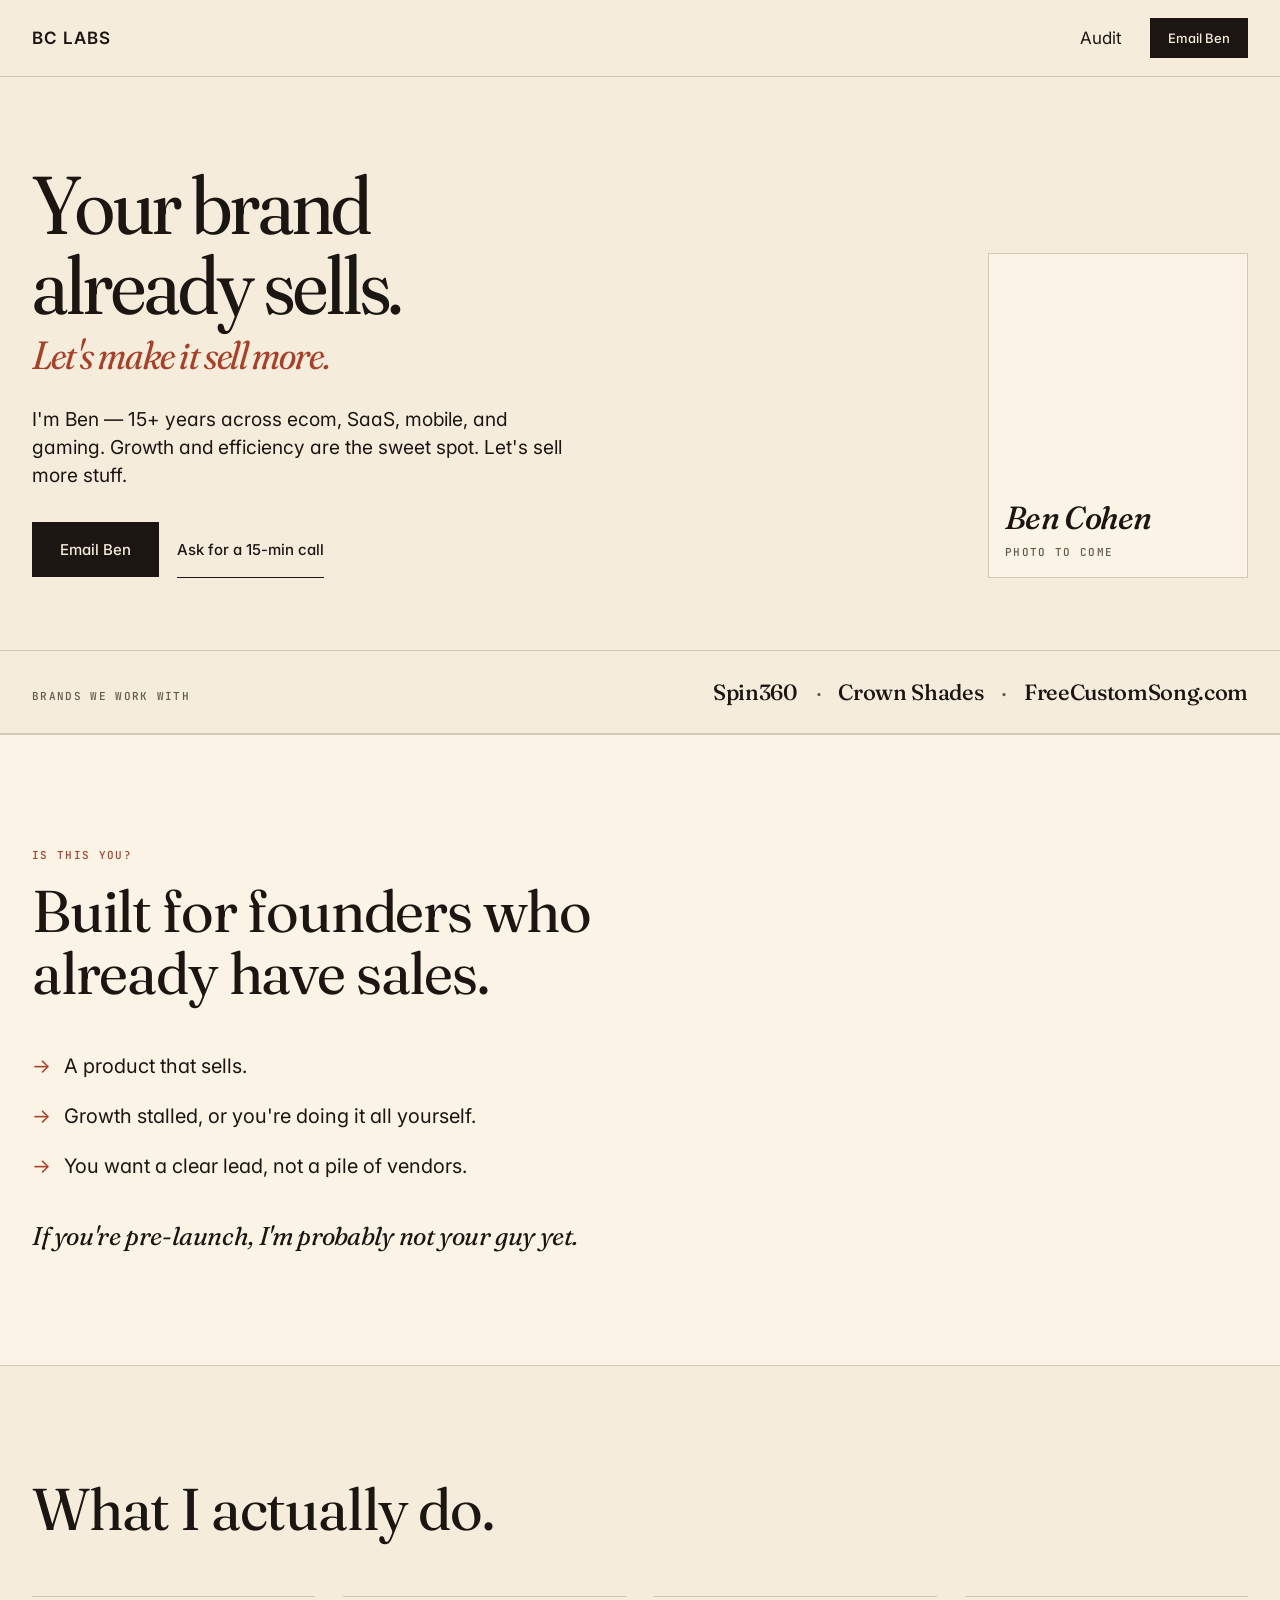
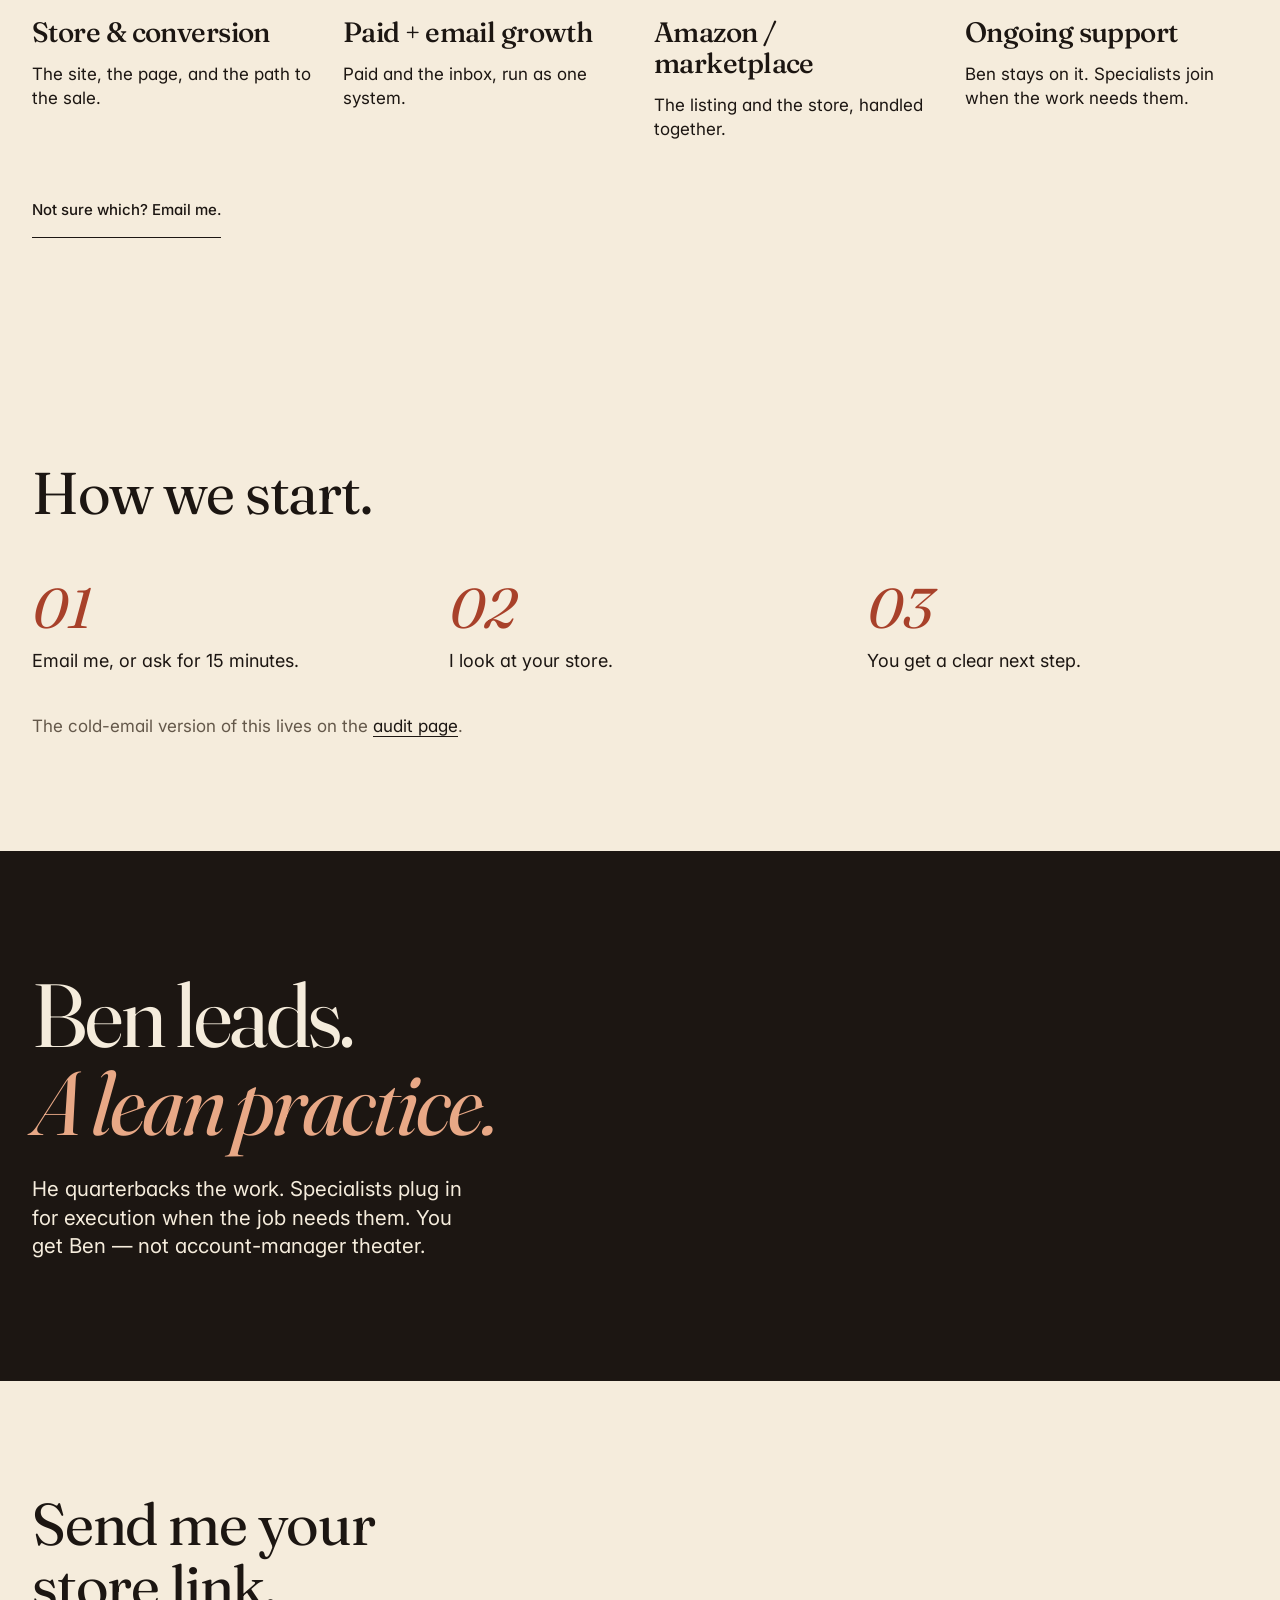
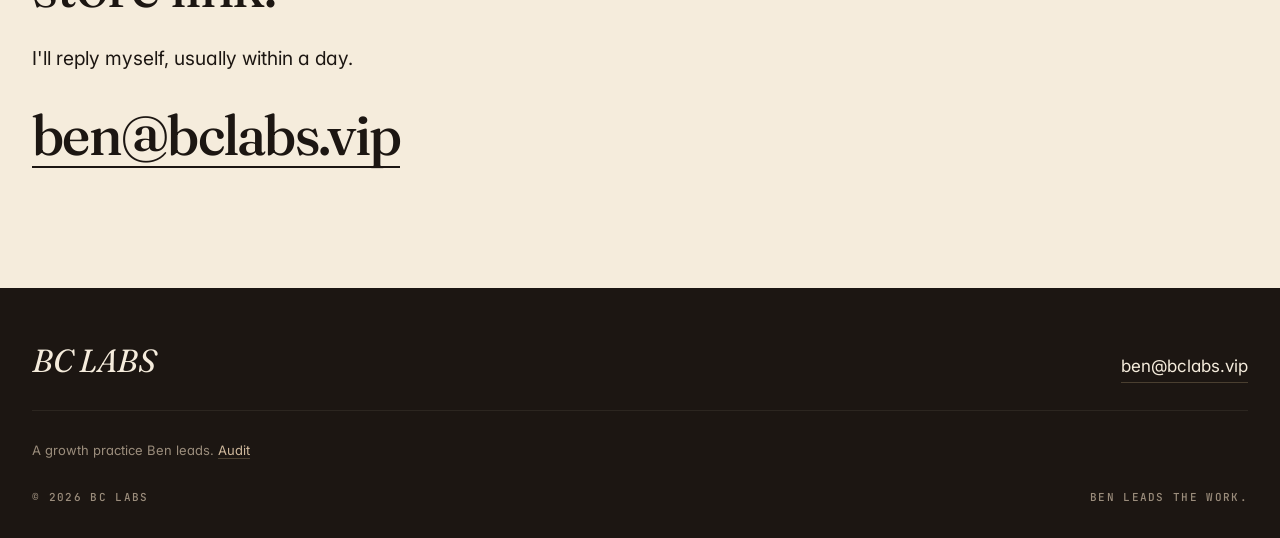
==== index.html @ e7d37ef4 "Frame BC Labs as a lean practice Ben leads. Replace the solo-operator lines with Ben quarterbacking " ====
<!doctype html>
<html lang="en">
<head>
<meta charset="utf-8" />
<meta name="viewport" content="width=device-width,initial-scale=1" />
<title>BC LABS — Your brand already sells. Let's make it sell more.</title>
<meta name="description" content="I'm Ben — 15+ years across ecom, SaaS, mobile, and gaming. Growth and efficiency are the sweet spot. Let's sell more stuff." />
<meta name="author" content="Ben Cohen, BC LABS" />
<meta name="robots" content="index, follow, max-image-preview:large" />
<meta name="theme-color" content="#a8412a" />
<link rel="canonical" href="https://bclabs.vip/" />
<meta property="og:type" content="website" />
<meta property="og:site_name" content="BC LABS" />
<meta property="og:title" content="Your brand already sells. Let's make it sell more." />
<meta property="og:description" content="I'm Ben — 15+ years across ecom, SaaS, mobile, and gaming. Growth and efficiency are the sweet spot. Let's sell more stuff." />
<meta property="og:url" content="https://bclabs.vip/" />
<meta property="og:image" content="https://bclabs.vip/og.png" />
<meta property="og:image:width" content="1200" />
<meta property="og:image:height" content="630" />
<meta property="og:locale" content="en_US" />
<meta name="twitter:card" content="summary_large_image" />
<meta name="twitter:title" content="Your brand already sells. Let's make it sell more." />
<meta name="twitter:description" content="I'm Ben — 15+ years across ecom, SaaS, mobile, and gaming. Let's sell more stuff." />
<meta name="twitter:image" content="https://bclabs.vip/og.png" />
<link rel="icon" type="image/svg+xml" href="[data-uri]" />
<script type="application/ld+json">
{
  "@context": "https://schema.org",
  "@type": "ProfessionalService",
  "name": "BC LABS",
  "alternateName": "BC Labs",
  "description": "BC Labs is a growth practice Ben Cohen leads. He quarterbacks the work. Specialists plug in for execution when the job needs them.",
  "url": "https://bclabs.vip/",
  "email": "ben@bclabs.vip",
  "founder": {"@type": "Person", "name": "Ben Cohen", "email": "ben@bclabs.vip"},
  "makesOffer": [
    {"@type": "Offer", "itemOffered": {"@type": "Service", "name": "Store and conversion"}},
    {"@type": "Offer", "itemOffered": {"@type": "Service", "name": "Paid and email growth"}},
    {"@type": "Offer", "itemOffered": {"@type": "Service", "name": "Amazon and marketplace"}},
    {"@type": "Offer", "itemOffered": {"@type": "Service", "name": "Ongoing support"}}
  ]
}
</script>
<link rel="preconnect" href="https://fonts.googleapis.com" />
<link rel="preconnect" href="https://fonts.gstatic.com" crossorigin />
<link href="https://fonts.googleapis.com/css2?family=Fraunces:ital,opsz,wght@0,9..144,400;0,9..144,500;0,9..144,600;1,9..144,400;1,9..144,500&family=Inter:wght@400;500;600&family=JetBrains+Mono:wght@400;500&display=swap" rel="stylesheet" />
<link rel="stylesheet" href="/site.css" />
</head>
<body>
<a class="skip" href="#contact">Skip to email</a>
<nav aria-label="Primary">
  <a href="/" class="brand" aria-label="BC LABS — home">BC LABS</a>
  <div class="links">
    <a href="/audit/">Audit</a>
    <a class="cta" href="mailto:ben@bclabs.vip">Email Ben</a>
  </div>
</nav>
<main>
  <section class="hero" aria-labelledby="hero-headline">
    <div>
      <h1 id="hero-headline">Your brand already sells.<span class="h1-rest">Let's make it sell more.</span></h1>
      <p class="lede">I'm Ben — 15+ years across ecom, SaaS, mobile, and gaming. Growth and efficiency are the sweet spot. Let's sell more stuff.</p>
      <div class="hero-actions">
        <a class="btn-primary" href="mailto:ben@bclabs.vip">Email Ben</a>
        <!-- No calendar URL in the repo. 15-minute ask is this mailto. -->
        <a class="btn-link" href="mailto:ben@bclabs.vip?subject=15%20min%3F">Ask for a 15-min call</a>
      </div>
    </div>
    <div class="portrait">
      <span class="portrait-name">Ben Cohen</span>
      <span class="mono portrait-note">Photo to come</span>
    </div>
  </section>

  <aside class="proof" aria-label="Brands we work with">
    <div class="proof-inner">
      <p class="mono proof-label">Brands we work with</p>
      <ul class="proof-list">
        <li>Spin360</li>
        <li>Crown Shades</li>
        <li>FreeCustomSong.com</li>
      </ul>
    </div>
  </aside>

  <section class="you" aria-labelledby="you-title">
    <div class="you-inner">
      <p class="mono sec-label">Is this you?</p>
      <h2 id="you-title" class="sec-title">Built for founders who already have sales.</h2>
      <ul class="you-list">
        <li>A product that sells.</li>
        <li>Growth stalled, or you're doing it all yourself.</li>
        <li>You want a clear lead, not a pile of vendors.</li>
      </ul>
      <p class="notyet">If you're pre-launch, I'm probably not your guy yet.</p>
    </div>
  </section>

  <section aria-labelledby="do-title">
    <h2 id="do-title" class="sec-title">What I actually do.</h2>
    <div class="do-grid">
      <article class="do-card">
        <h3>Store &amp; conversion</h3>
        <p>The site, the page, and the path to the sale.</p>
      </article>
      <article class="do-card">
        <h3>Paid + email growth</h3>
        <p>Paid and the inbox, run as one system.</p>
      </article>
      <article class="do-card">
        <h3>Amazon / marketplace</h3>
        <p>The listing and the store, handled together.</p>
      </article>
      <article class="do-card">
        <h3>Ongoing support</h3>
        <p>Ben stays on it. Specialists join when the work needs them.</p>
      </article>
    </div>
    <p class="do-cta"><a class="btn-link" href="mailto:ben@bclabs.vip">Not sure which? Email me.</a></p>
  </section>

  <section aria-labelledby="start-title">
    <h2 id="start-title" class="sec-title">How we start.</h2>
    <ol class="steps">
      <li>
        <div class="num">01</div>
        <p>Email me, or ask for 15 minutes.</p>
      </li>
      <li>
        <div class="num">02</div>
        <p>I look at your store.</p>
      </li>
      <li>
        <div class="num">03</div>
        <p>You get a clear next step.</p>
      </li>
    </ol>
    <p class="soft">The cold-email version of this lives on the <a href="/audit/">audit page</a>.</p>
  </section>

  <section class="justme" aria-labelledby="me-title">
    <div class="justme-inner">
      <h2 id="me-title">Ben leads. <em>A lean practice.</em></h2>
      <p>He quarterbacks the work. Specialists plug in for execution when the job needs them. You get Ben — not account-manager theater.</p>
    </div>
  </section>

  <section class="close" id="contact" aria-labelledby="close-title">
    <h2 id="close-title" class="sec-title">Send me your store link.</h2>
    <p class="lede">I'll reply myself, usually within a day.</p>
    <a class="email-big" href="mailto:ben@bclabs.vip">ben@bclabs.vip</a>
  </section>
</main>
<footer>
  <div class="foot-wrap">
    <div class="foot-top">
      <div class="brand">BC LABS</div>
      <a href="mailto:ben@bclabs.vip">ben@bclabs.vip</a>
    </div>
    <p class="foot-aside">A growth practice Ben leads. <a href="/audit/">Audit</a></p>
    <div class="foot-bottom">
      <span class="mono">© 2026 BC LABS</span>
      <span class="mono">Ben leads the work.</span>
    </div>
  </div>
</footer>
</body>
</html>
---- site.css ----
:root{
  --paper:#f5ecdc;
  --paper-2:#fbf4e6;
  --ink:#1c1612;
  --muted:#64584a;
  --line:#d6c9b3;
  --brick:#a8412a;
  --peach:#e8a886;
}
*{box-sizing:border-box; margin:0; padding:0;}
html{scroll-padding-top:92px;}
html,body{background:var(--paper); color:var(--ink);}
body{
  font-family:"Inter", -apple-system, system-ui, sans-serif;
  font-size:17px; line-height:1.55;
  -webkit-font-smoothing:antialiased; -moz-osx-font-smoothing:grayscale;
  font-feature-settings:"ss01","cv11";
}
::selection{background:var(--brick); color:var(--paper);}
a{color:inherit; text-decoration:none;}
:focus-visible{outline:2px solid var(--brick); outline-offset:3px;}
.skip{
  position:absolute; left:16px; top:0; z-index:80;
  transform:translateY(-120%);
  background:var(--ink); color:var(--paper);
  padding:10px 14px; font-size:14px; font-weight:500;
}
.skip:focus{transform:none;}
.mono{
  font-family:"JetBrains Mono", ui-monospace, monospace;
  font-size:11px; letter-spacing:.12em; text-transform:uppercase; font-weight:500;
}
.serif{font-family:"Fraunces", Georgia, serif;}

nav{
  position:sticky; top:0; z-index:50;
  background:var(--paper); border-bottom:1px solid var(--line);
  padding:18px 32px;
  display:flex; justify-content:space-between; align-items:center;
}
nav .brand{font-weight:600; letter-spacing:.06em;}
nav .links{display:flex; gap:28px; align-items:center;}
nav .links a{color:var(--ink); transition:color .15s;}
nav .links a:hover{color:var(--brick);}
nav .links a[aria-current="page"]{color:var(--brick);}
/* .links a outranks a bare .cta and was hiding the label. */
nav .links a.cta{
  background:var(--ink); color:var(--paper);
  padding:10px 18px;
  font-size:13px; font-weight:500;
  white-space:nowrap;
  transition:background .15s, color .15s;
}
nav .links a.cta:hover,
nav .links a.cta:focus-visible{background:var(--brick); color:var(--paper);}

.hero{
  max-width:1280px; margin:0 auto;
  padding:88px 32px 72px;
  display:grid;
  grid-template-columns:minmax(0, 1fr) 260px;
  gap:72px;
  align-items:end;
}
.hero.solo{grid-template-columns:minmax(0, 1fr); align-items:start;}
.hero h1{
  font-family:"Fraunces", serif;
  font-weight:400;
  font-size:clamp(46px, 6.4vw, 92px);
  line-height:0.98;
  letter-spacing:-0.025em;
  color:var(--ink);
  max-width:11ch;
  font-variation-settings:"opsz" 144, "SOFT" 50;
  text-wrap:balance;
}
.hero h1 .h1-rest{
  display:block;
  margin-top:0.18em;
  max-width:16ch;
  font-size:0.48em;
  line-height:1.15;
  letter-spacing:-0.02em;
  font-weight:400;
  color:var(--brick);
  font-style:italic;
}
.lede{
  margin-top:28px;
  font-size:clamp(18px, 1.5vw, 21px);
  line-height:1.45;
  max-width:28em;
}
.hero-actions{display:flex; gap:18px; align-items:center; margin-top:32px; flex-wrap:wrap;}
.btn-primary{
  background:var(--ink); color:var(--paper);
  padding:16px 28px; font-weight:500; font-size:15px;
  display:inline-block;
  transition:background .15s;
}
.btn-primary:hover{background:var(--brick); color:var(--paper);}
.btn-link{
  color:var(--ink); padding:16px 0;
  border-bottom:1px solid var(--ink);
  font-weight:500; font-size:15px;
  display:inline-block;
}
.btn-link:hover{color:var(--brick); border-color:var(--brick);}

.portrait{
  width:100%;
  aspect-ratio:4/5;
  background:var(--paper-2);
  border:1px solid var(--line);
  display:flex;
  flex-direction:column;
  justify-content:flex-end;
  gap:10px;
  padding:18px 16px 16px;
}
.portrait-name{
  font-family:"Fraunces", serif;
  font-style:italic;
  font-weight:500;
  font-size:32px;
  line-height:0.95;
  letter-spacing:-0.02em;
}
.portrait-note{color:var(--muted);}

.proof{border-top:1px solid var(--line); border-bottom:1px solid var(--line);}
.proof-inner{
  max-width:1280px; margin:0 auto;
  padding:28px 32px;
  display:flex; justify-content:space-between; align-items:baseline;
  gap:32px;
}
.proof-label{color:var(--muted); flex:none;}
.proof-list{
  list-style:none;
  display:flex; flex-wrap:wrap; justify-content:flex-end;
  gap:8px 0;
}
.proof-list li{
  font-family:"Fraunces", serif;
  font-weight:500;
  font-size:22px;
  letter-spacing:-0.015em;
  line-height:1.2;
}
.proof-list li:not(:last-child)::after{
  content:"·";
  color:var(--muted);
  font-weight:400;
  margin:0 18px;
}

section{padding:112px 32px; max-width:1280px; margin:0 auto;}
.sec-label{color:var(--brick); display:block; margin-bottom:16px;}
.sec-title{
  font-family:"Fraunces", serif;
  font-weight:400;
  font-size:clamp(36px, 4.6vw, 64px);
  line-height:1.05;
  letter-spacing:-0.02em;
  max-width:16ch;
  text-wrap:balance;
}
.sec-title em{font-style:italic; color:var(--brick);}

.you{background:var(--paper-2); border-top:1px solid var(--line); border-bottom:1px solid var(--line); max-width:none;}
.you-inner{max-width:1280px; margin:0 auto;}
.you-list{
  list-style:none;
  margin-top:48px;
  display:grid;
  gap:22px;
  max-width:36em;
  font-size:20px;
  line-height:1.4;
}
.you-list li{padding-left:32px; position:relative;}
.you-list li:before{content:"→"; position:absolute; left:0; color:var(--brick);}
.notyet{
  margin-top:40px;
  max-width:22em;
  font-family:"Fraunces", serif;
  font-style:italic;
  font-size:clamp(22px, 2vw, 28px);
  line-height:1.3;
  letter-spacing:-0.015em;
}

.do-grid{
  margin-top:56px;
  display:grid;
  grid-template-columns:repeat(4, minmax(0, 1fr));
  gap:40px 28px;
}
.do-card{border-top:1px solid var(--line); padding-top:20px;}
.do-card h3{
  font-family:"Fraunces", serif;
  font-weight:500;
  font-size:28px;
  line-height:1.1;
  letter-spacing:-0.02em;
}
.do-card p{margin-top:14px; max-width:18em; line-height:1.45;}
.do-cta{margin-top:40px;}

.steps{
  list-style:none;
  margin-top:56px;
  display:grid;
  grid-template-columns:repeat(3, minmax(0, 1fr));
  gap:36px;
}
.steps .num{
  font-family:"Fraunces", serif;
  font-style:italic;
  font-size:56px;
  line-height:1;
  color:var(--brick);
  font-weight:400;
}
.steps p{margin-top:12px; max-width:16em; font-size:18px; line-height:1.4;}
.soft{margin-top:40px; max-width:28em; color:var(--muted);}
.soft a{color:var(--ink); border-bottom:1px solid var(--ink);}
.soft a:hover{color:var(--brick); border-color:var(--brick);}

.justme{
  background:var(--ink); color:var(--paper);
  max-width:none;
  padding:120px 32px;
}
.justme-inner{max-width:1280px; margin:0 auto;}
.justme h2{
  font-family:"Fraunces", serif;
  font-weight:400;
  font-size:clamp(48px, 7vw, 104px);
  line-height:0.98;
  letter-spacing:-0.03em;
  max-width:14ch;
}
.justme h2 em{display:block; font-style:italic; color:var(--peach);}
.justme p{
  margin-top:28px;
  font-size:clamp(18px, 1.6vw, 22px);
  max-width:22em;
  line-height:1.4;
}

.close{padding-bottom:120px;}
.email-big{
  display:inline-block;
  margin-top:32px;
  font-family:"Fraunces", serif;
  font-weight:500;
  font-size:clamp(32px, 4.4vw, 60px);
  letter-spacing:-0.03em;
  line-height:1.1;
  border-bottom:2px solid var(--ink);
  color:var(--ink);
}
.email-big:hover{color:var(--brick); border-color:var(--brick);}

footer{background:var(--ink); color:#9b8d7c; padding:48px 32px 32px;}
.foot-wrap{max-width:1280px; margin:0 auto; display:grid; gap:28px;}
.foot-top{
  display:flex; justify-content:space-between; align-items:baseline;
  padding-bottom:24px; border-bottom:1px solid #2c2620;
}
.foot-top .brand{font-family:"Fraunces", serif; font-style:italic; font-size:32px; color:var(--paper);}
.foot-top a{color:var(--paper); border-bottom:1px solid #4a3f30; padding-bottom:2px;}
.foot-top a:hover{color:var(--peach); border-color:var(--peach);}
.foot-aside{font-size:13px; line-height:1.7; max-width:46em;}
.foot-aside a{color:#cfb89c; border-bottom:1px solid #4a3f30;}
.foot-aside a:hover{color:var(--peach);}
.foot-bottom{
  display:flex; justify-content:space-between;
  font-size:11px; letter-spacing:.1em; text-transform:uppercase;
}

@media (max-width:880px){
  nav{padding:12px 18px;}
  nav .links{gap:14px;}
  .hero{grid-template-columns:1fr; gap:32px; padding:48px 18px 40px; align-items:start;}
  .hero h1{font-size:44px; max-width:12ch;}
  .portrait{width:min(100%, 220px);}
  .proof-inner{flex-direction:column; align-items:flex-start; gap:14px; padding:22px 18px;}
  .proof-list{justify-content:flex-start;}
  section{padding:72px 18px;}
  .you{padding:72px 18px;}
  .sec-title{font-size:36px;}
  .do-grid{grid-template-columns:1fr 1fr; gap:28px 18px;}
  .steps{grid-template-columns:1fr; gap:28px;}
  .steps .num{font-size:44px;}
  .justme{padding:72px 18px;}
  .justme h2{font-size:48px;}
  footer{padding:36px 18px 24px;}
  .foot-top{flex-direction:column; gap:14px; align-items:flex-start;}
  .foot-bottom{flex-direction:column; gap:6px;}
}
@media (max-width:480px){
  nav{padding:10px 16px;}
  nav .links a.cta{padding:9px 12px; font-size:12px;}
  .hero{padding:36px 16px 32px;}
  .hero h1{font-size:38px;}
  .lede{font-size:17px;}
  .hero-actions{flex-direction:column; align-items:stretch;}
  .btn-primary{text-align:center;}
  .btn-link{align-self:center;}
  .proof-inner{padding:20px 16px;}
  .proof-list li{font-size:20px;}
  section,.you{padding:56px 16px;}
  .sec-title{font-size:32px;}
  .you-list{font-size:18px;}
  .do-grid{grid-template-columns:1fr;}
  .justme{padding:64px 16px;}
  .justme h2{font-size:42px;}
  .email-big{font-size:32px;}
  footer{padding:28px 16px 20px;}
}
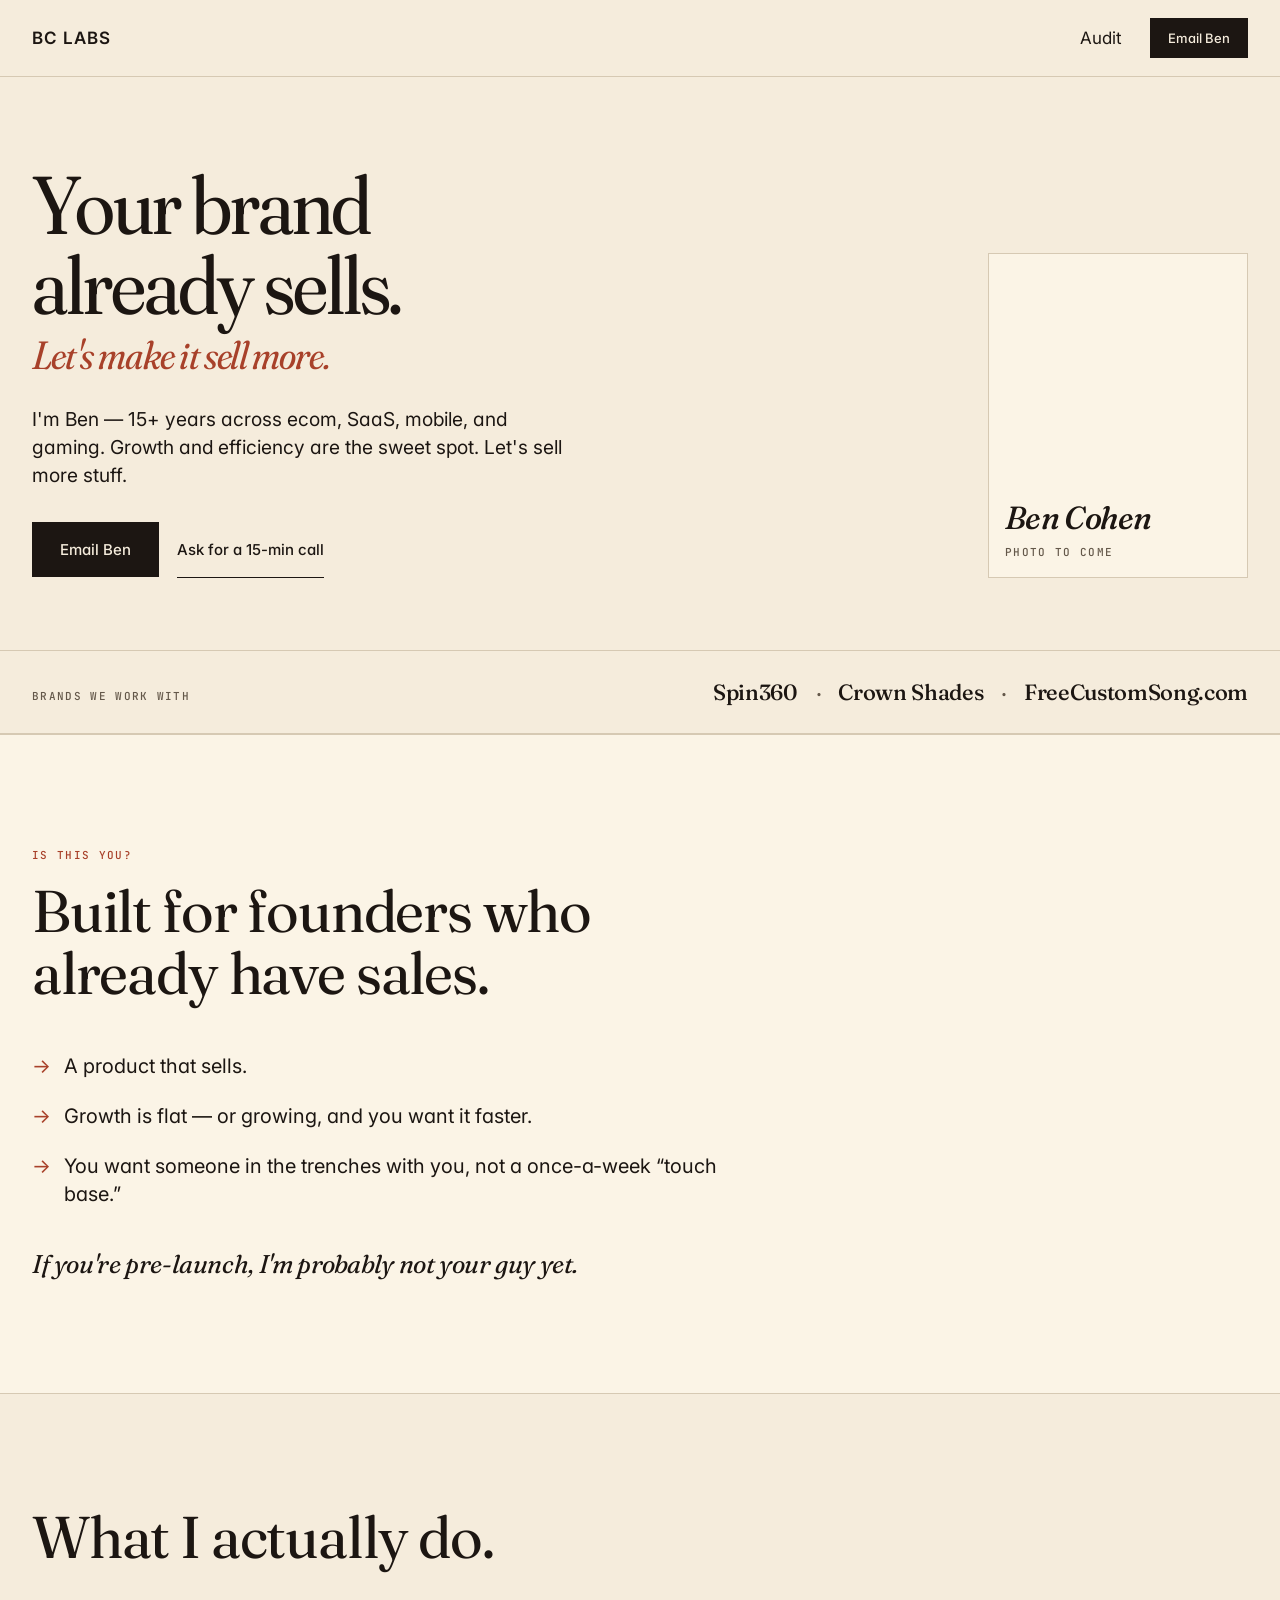
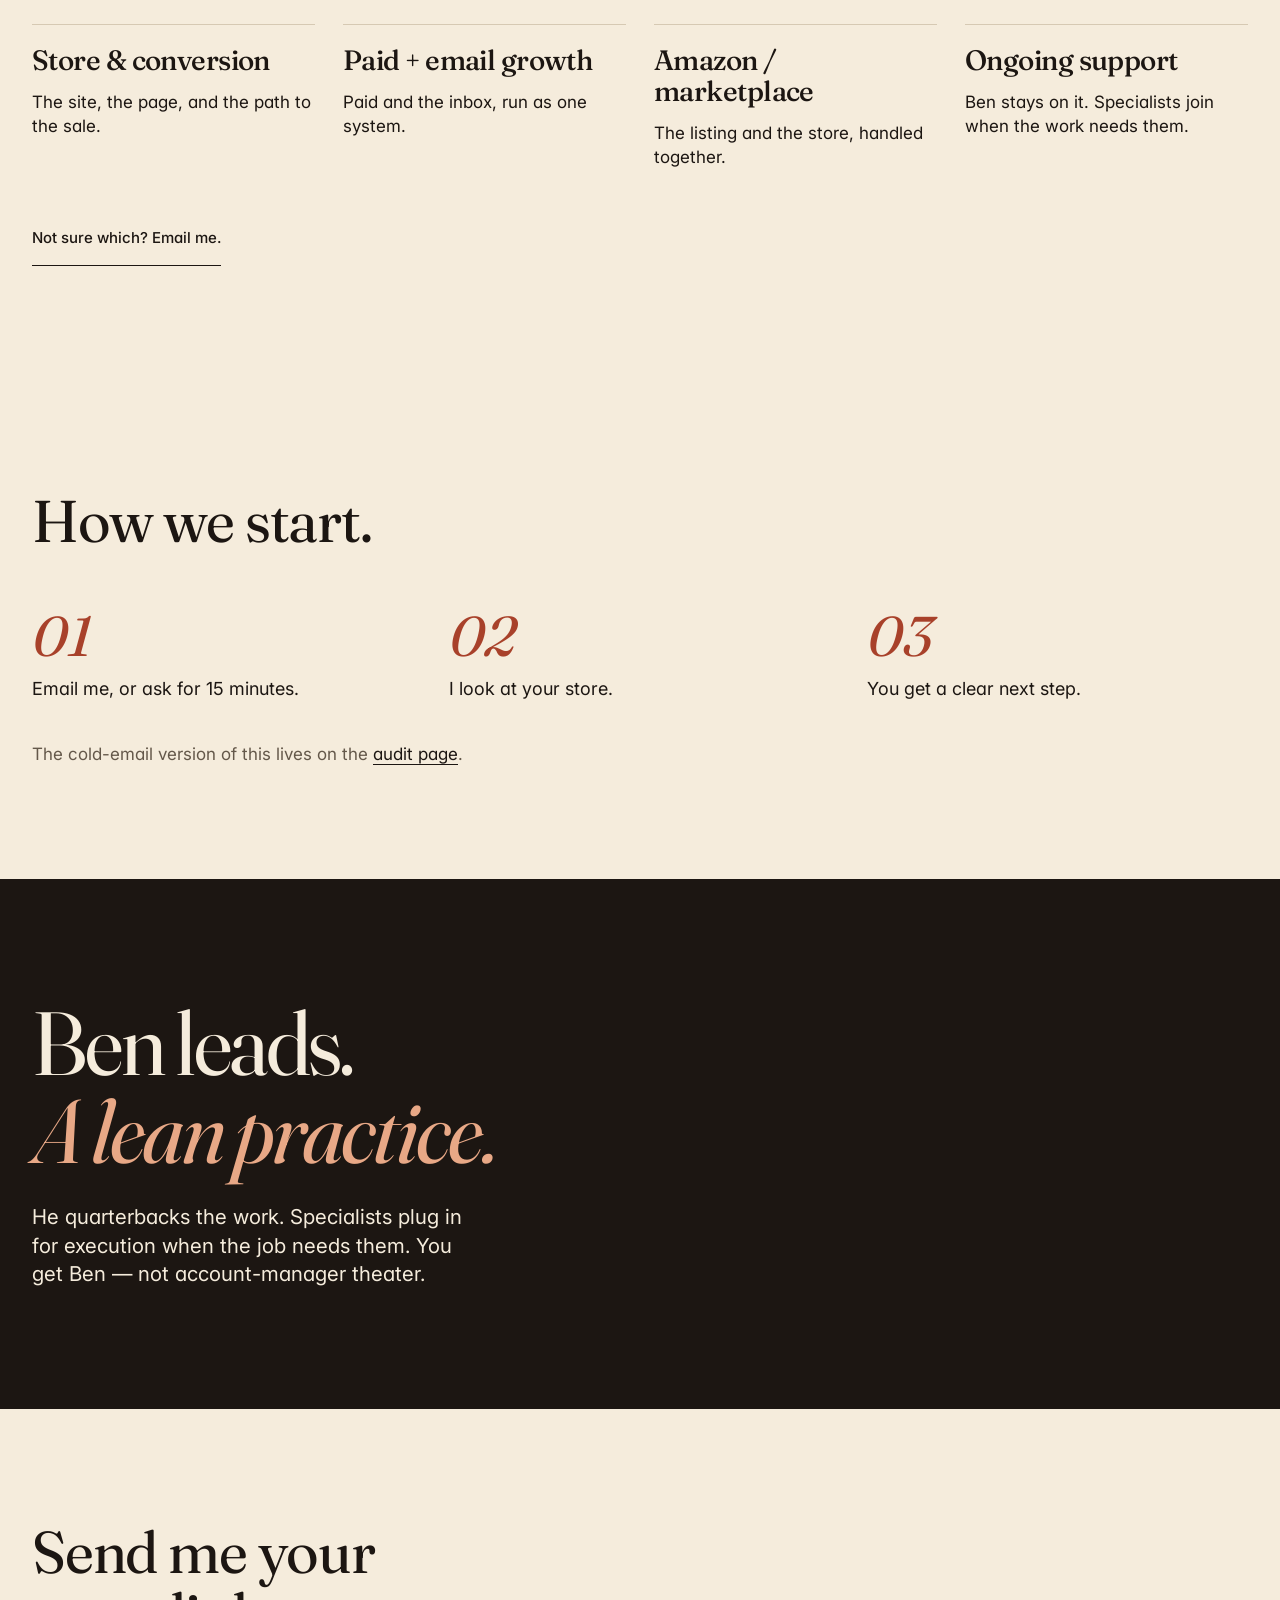
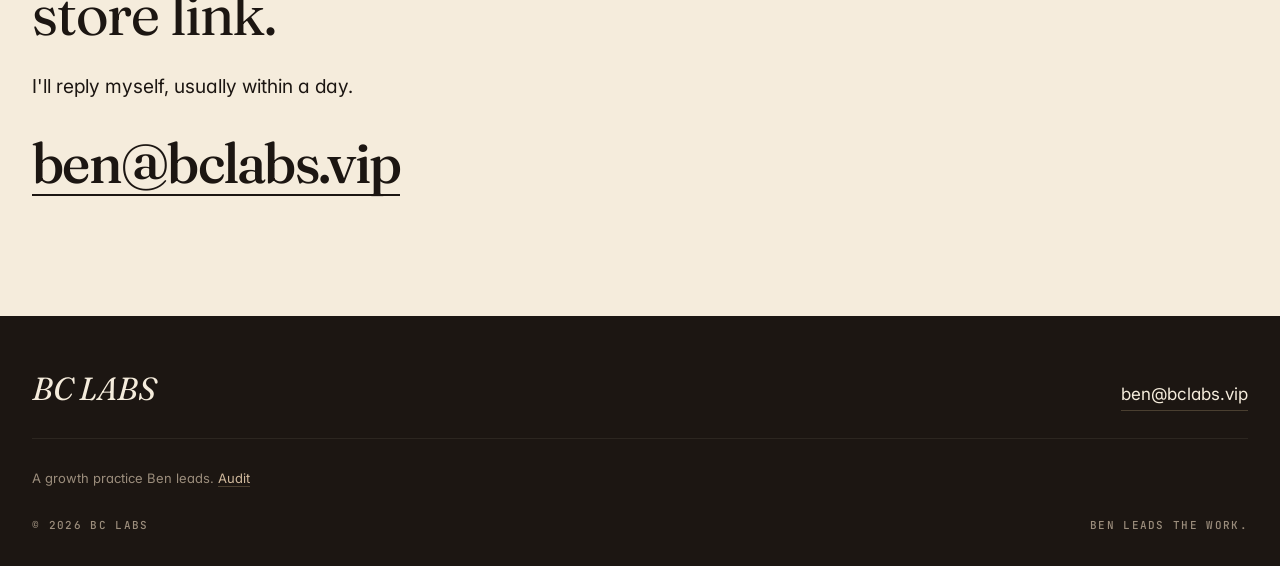
==== commit dab31b73: "Update the founder pain lines to the approved copy. The two lines under "Is this you?" now use the o" ====
--- a/index.html
+++ b/index.html
@@ -89,8 +89,8 @@
       <h2 id="you-title" class="sec-title">Built for founders who already have sales.</h2>
       <ul class="you-list">
         <li>A product that sells.</li>
-        <li>Growth stalled, or you're doing it all yourself.</li>
-        <li>You want a clear lead, not a pile of vendors.</li>
+        <li>Growth is flat — or growing, and you want it faster.</li>
+        <li>You want someone in the trenches with you, not a once-a-week “touch base.”</li>
       </ul>
       <p class="notyet">If you're pre-launch, I'm probably not your guy yet.</p>
     </div>
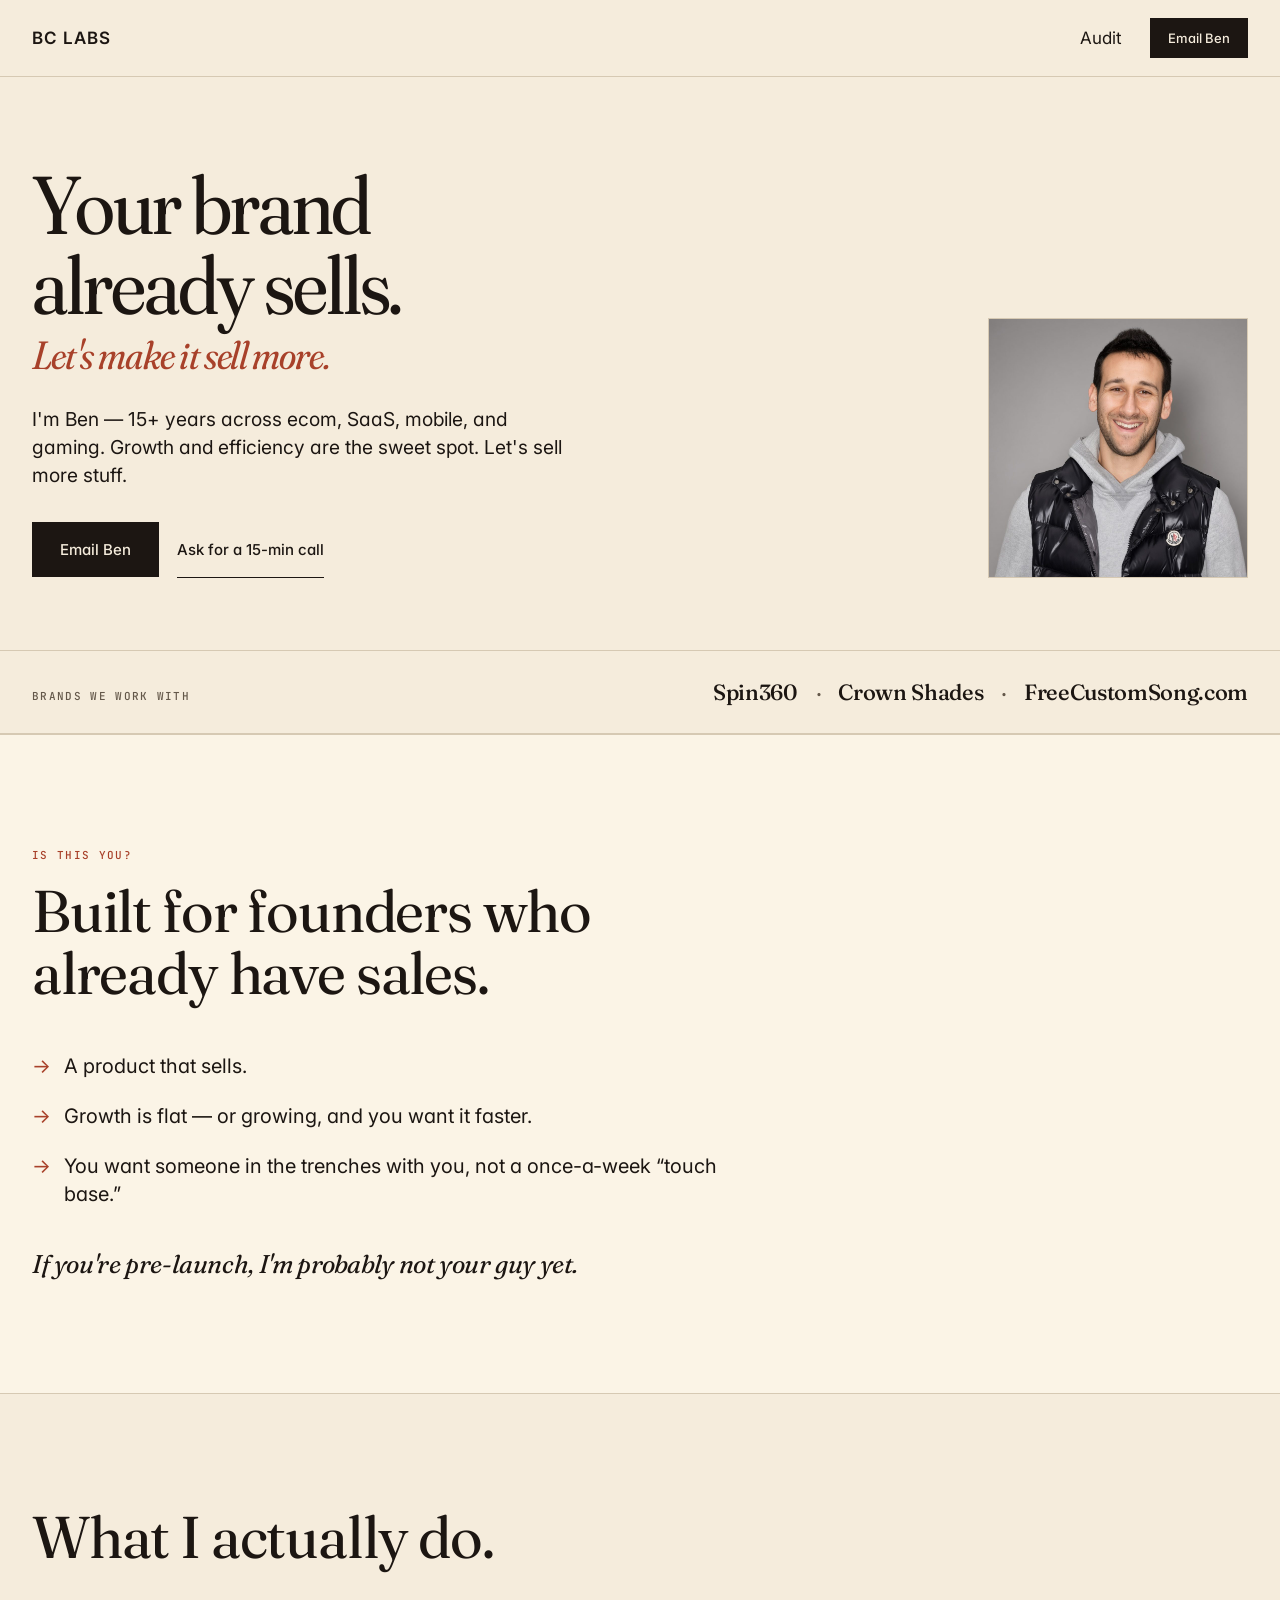
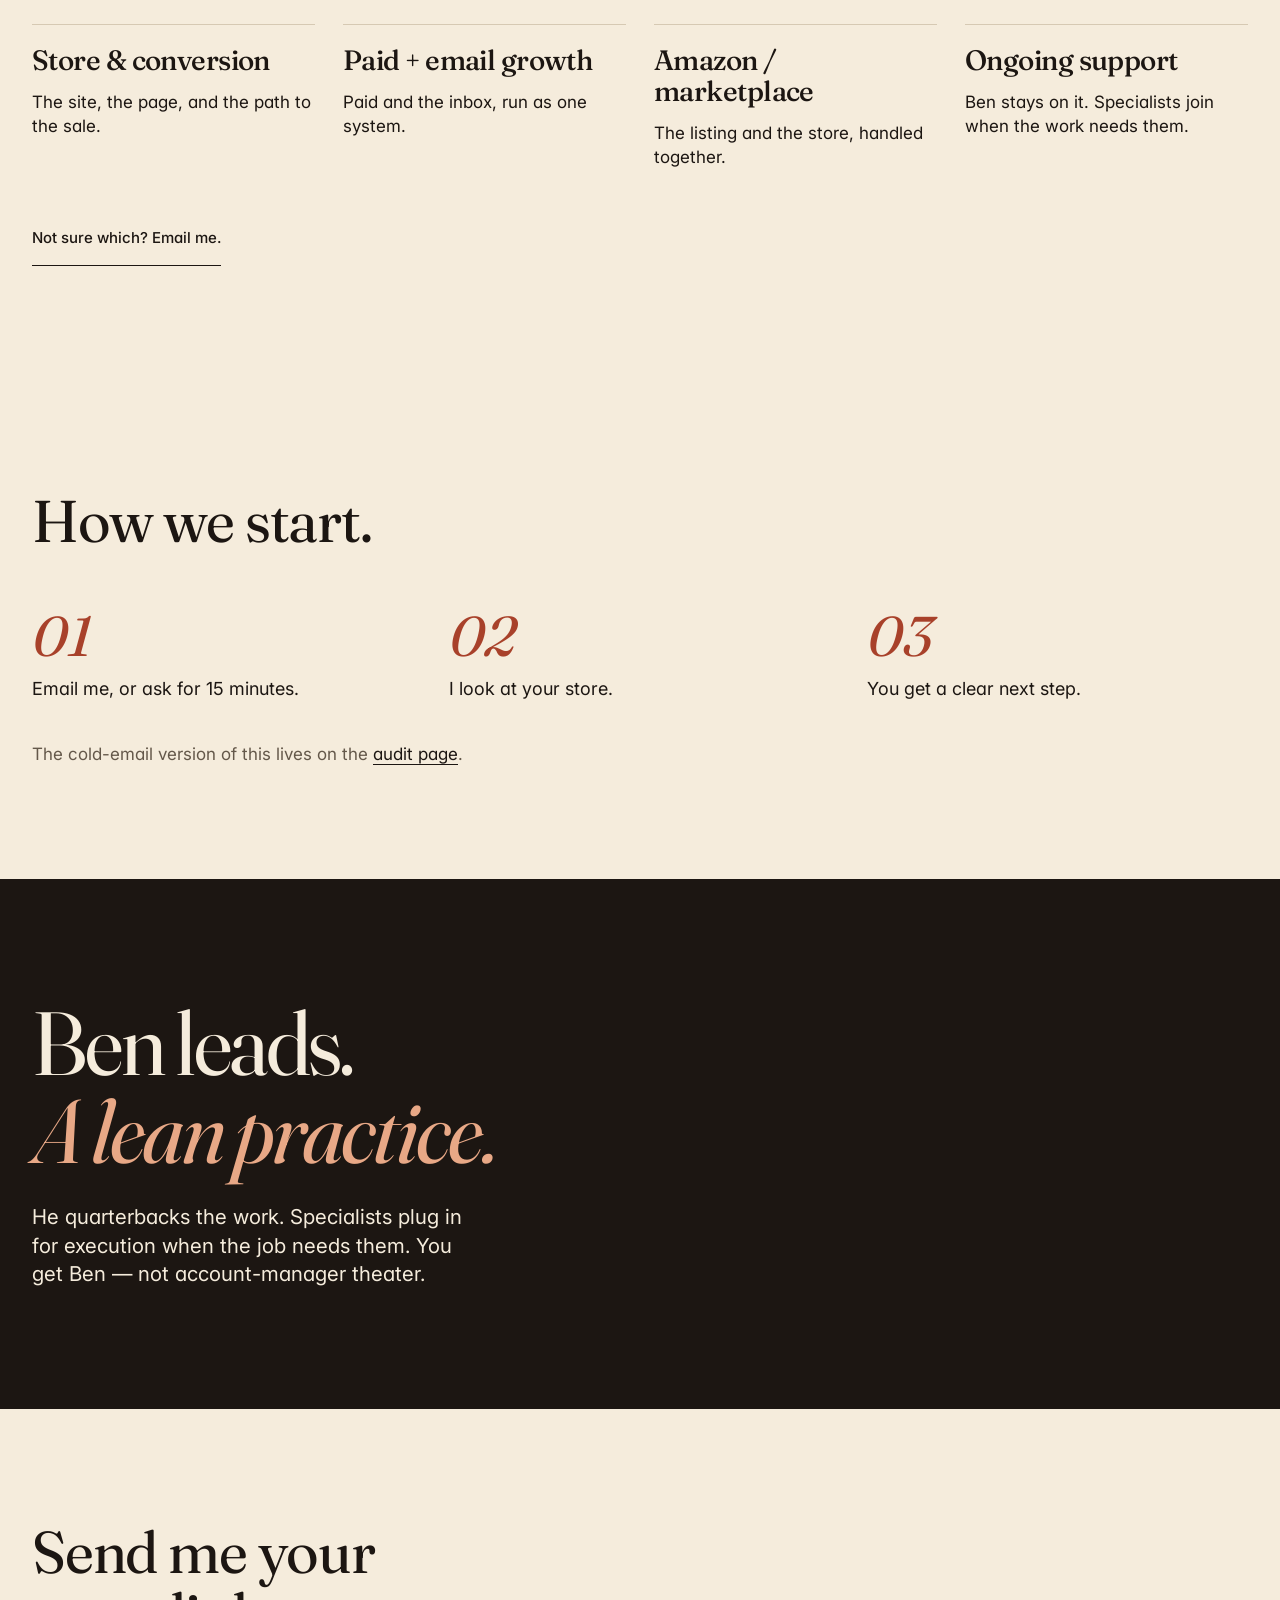
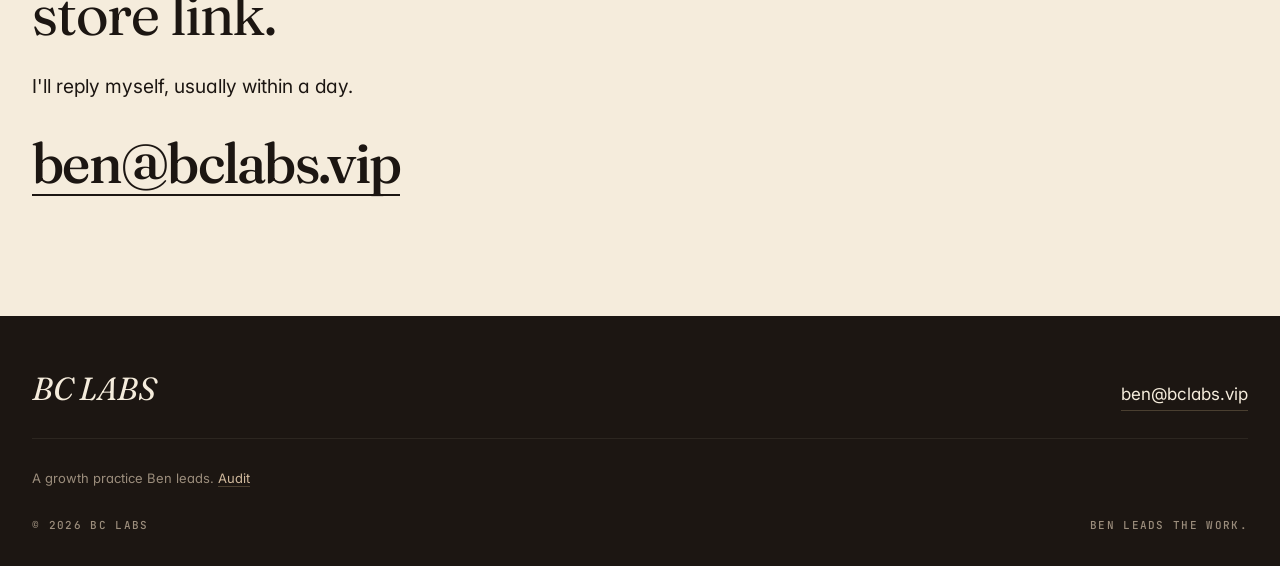
==== commit 400620c1: "Add Ben Cohen's headshot to the homepage portrait. The square photo replaces the Photo to come place" ====
--- a/index.html
+++ b/index.html
@@ -66,10 +66,9 @@
         <a class="btn-link" href="mailto:ben@bclabs.vip?subject=15%20min%3F">Ask for a 15-min call</a>
       </div>
     </div>
-    <div class="portrait">
-      <span class="portrait-name">Ben Cohen</span>
-      <span class="mono portrait-note">Photo to come</span>
-    </div>
+    <figure class="portrait">
+      <img src="/ben-cohen.jpg" alt="Ben Cohen" width="1024" height="1024" />
+    </figure>
   </section>
 
   <aside class="proof" aria-label="Brands we work with">
--- a/site.css
+++ b/site.css
@@ -109,24 +109,19 @@
 
 .portrait{
   width:100%;
-  aspect-ratio:4/5;
-  background:var(--paper-2);
+  aspect-ratio:1/1;
+  margin:0;
+  background:#b4b4b4;
   border:1px solid var(--line);
-  display:flex;
-  flex-direction:column;
-  justify-content:flex-end;
-  gap:10px;
-  padding:18px 16px 16px;
-}
-.portrait-name{
-  font-family:"Fraunces", serif;
-  font-style:italic;
-  font-weight:500;
-  font-size:32px;
-  line-height:0.95;
-  letter-spacing:-0.02em;
-}
-.portrait-note{color:var(--muted);}
+  overflow:hidden;
+}
+.portrait img{
+  width:100%;
+  height:100%;
+  object-fit:cover;
+  object-position:center;
+  display:block;
+}
 
 .proof{border-top:1px solid var(--line); border-bottom:1px solid var(--line);}
 .proof-inner{
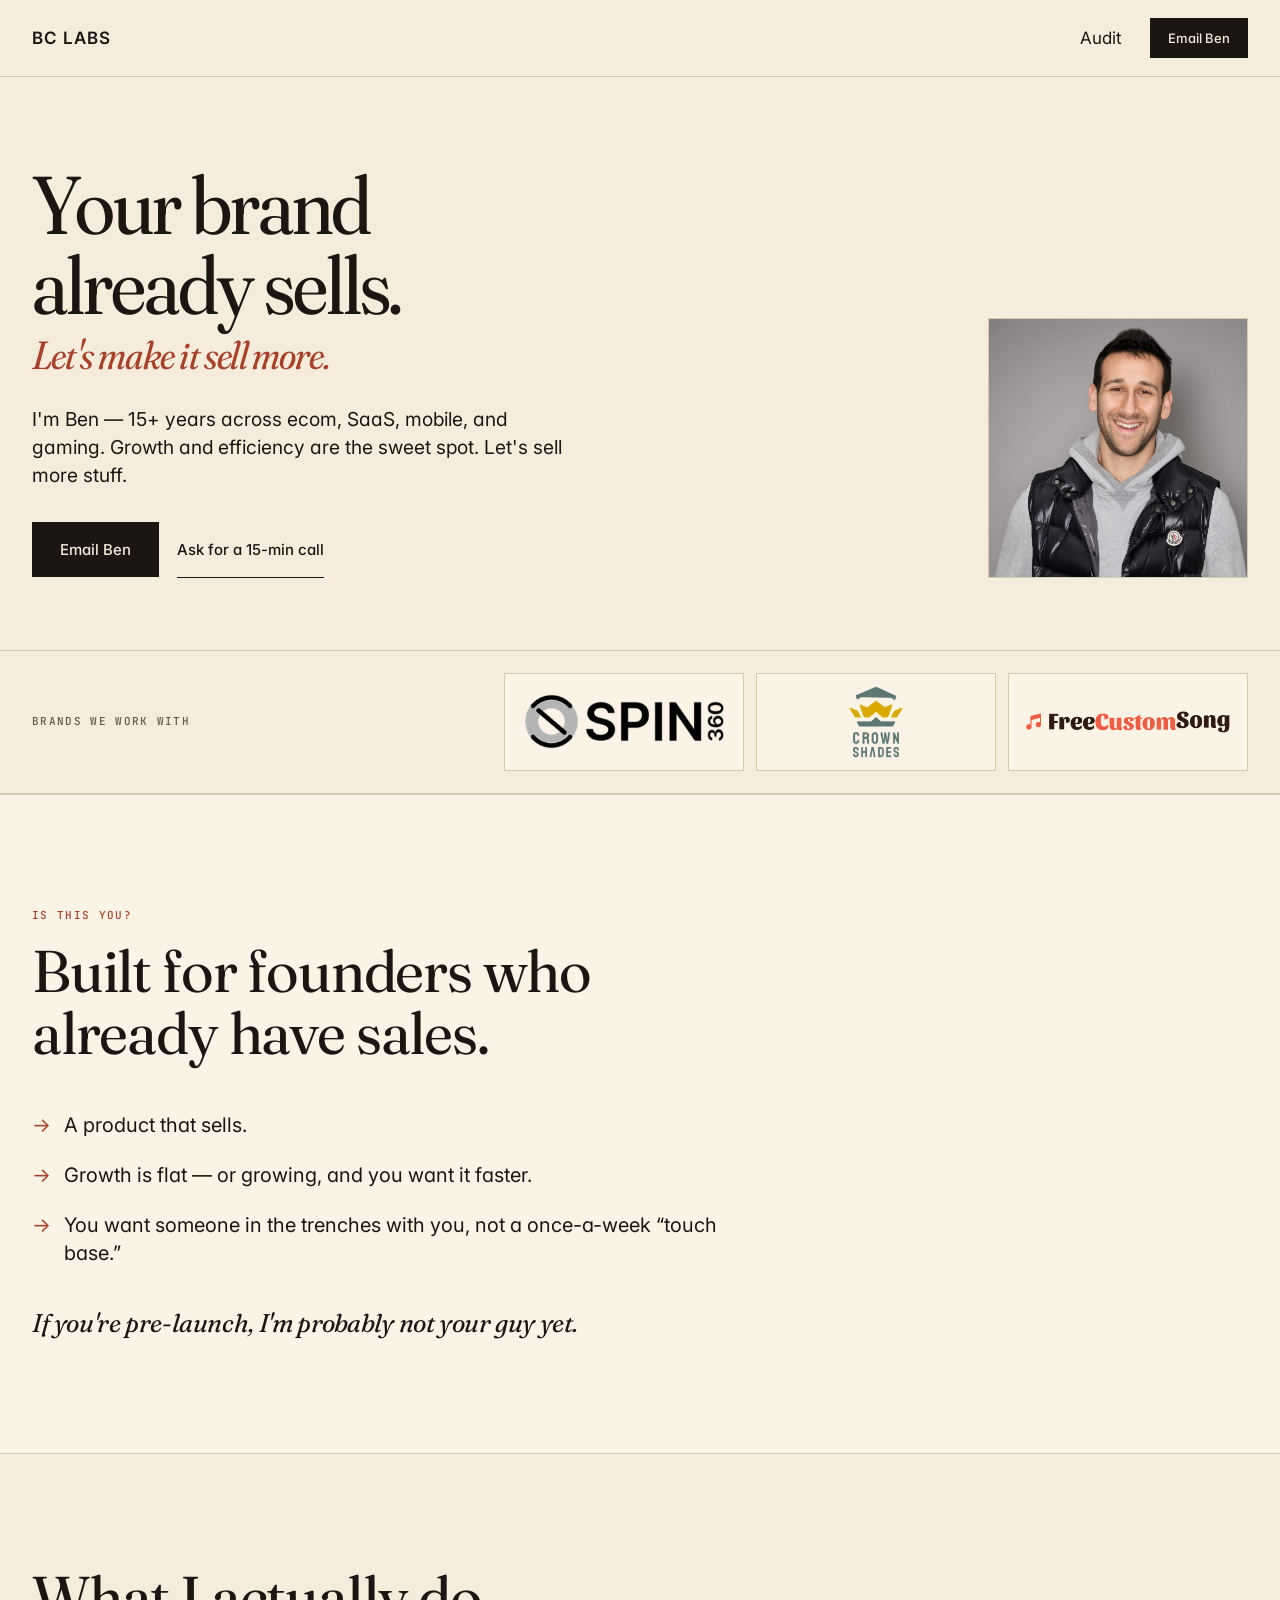
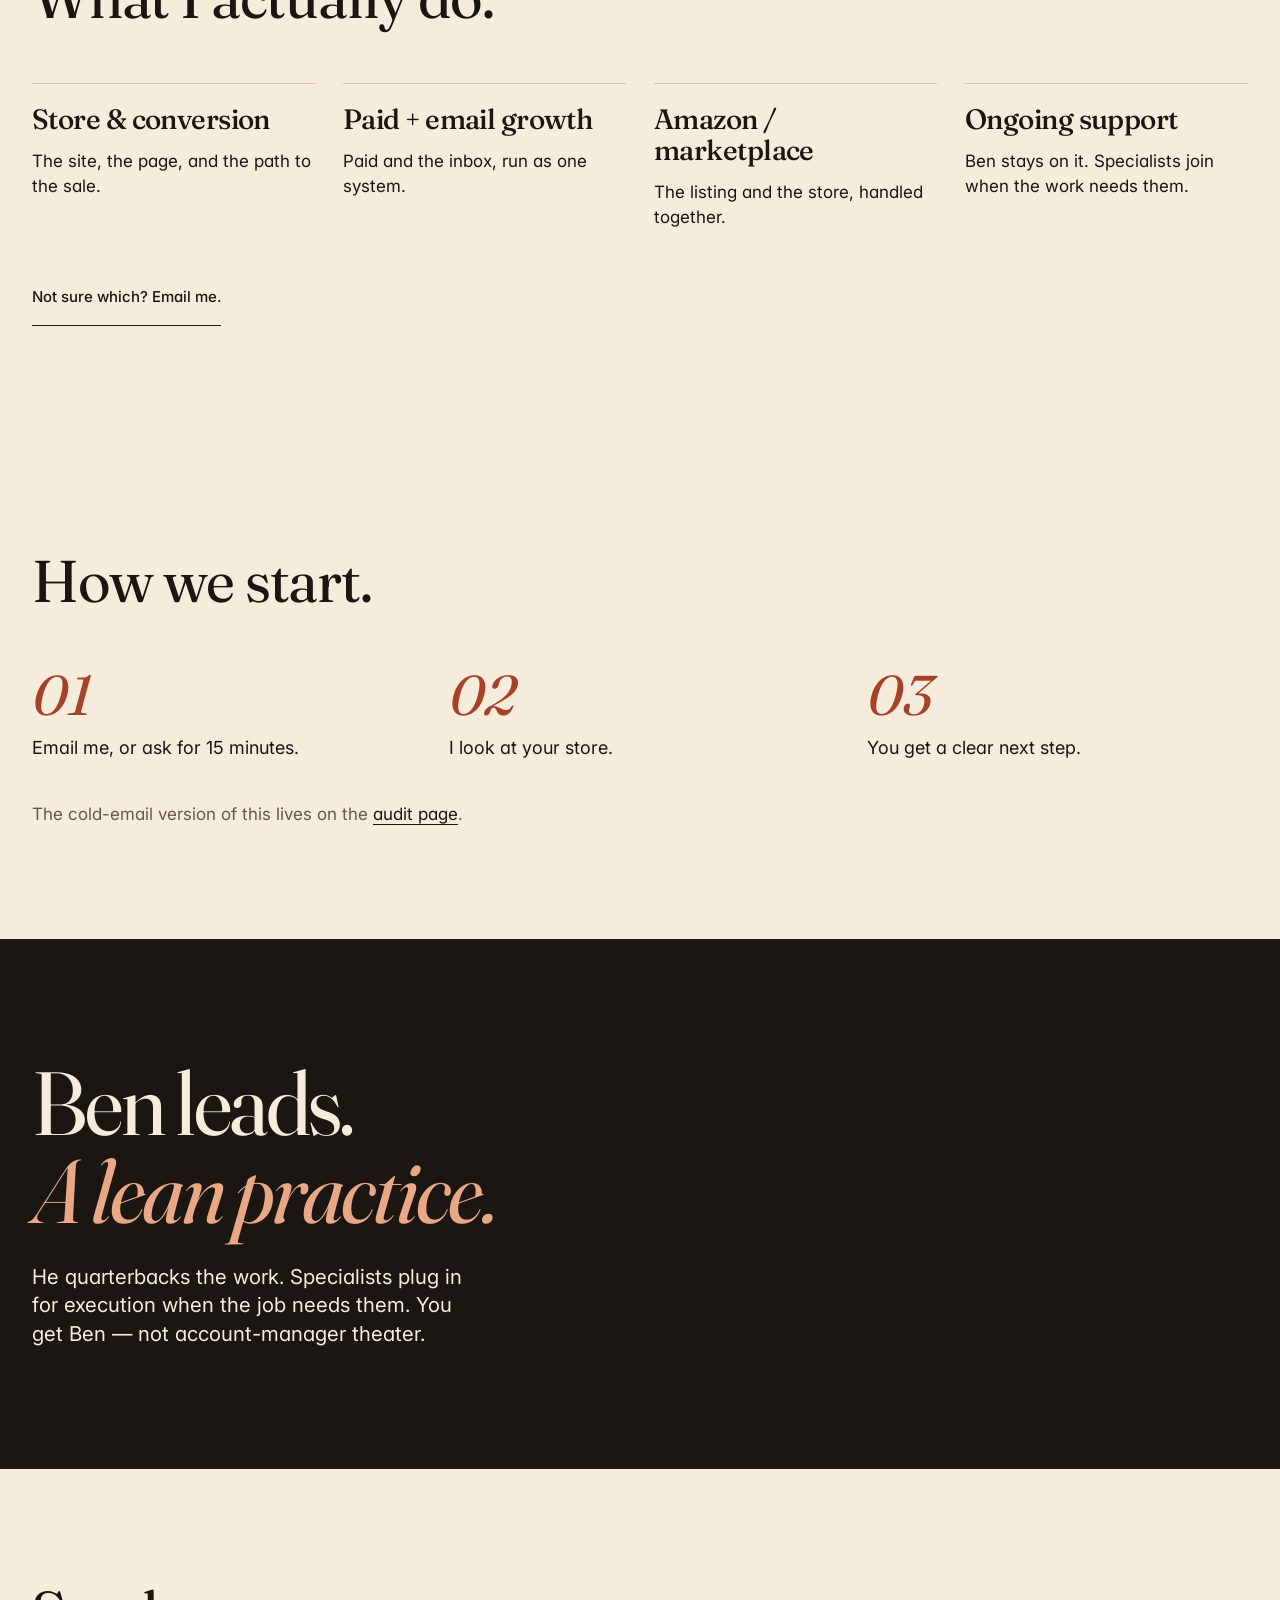
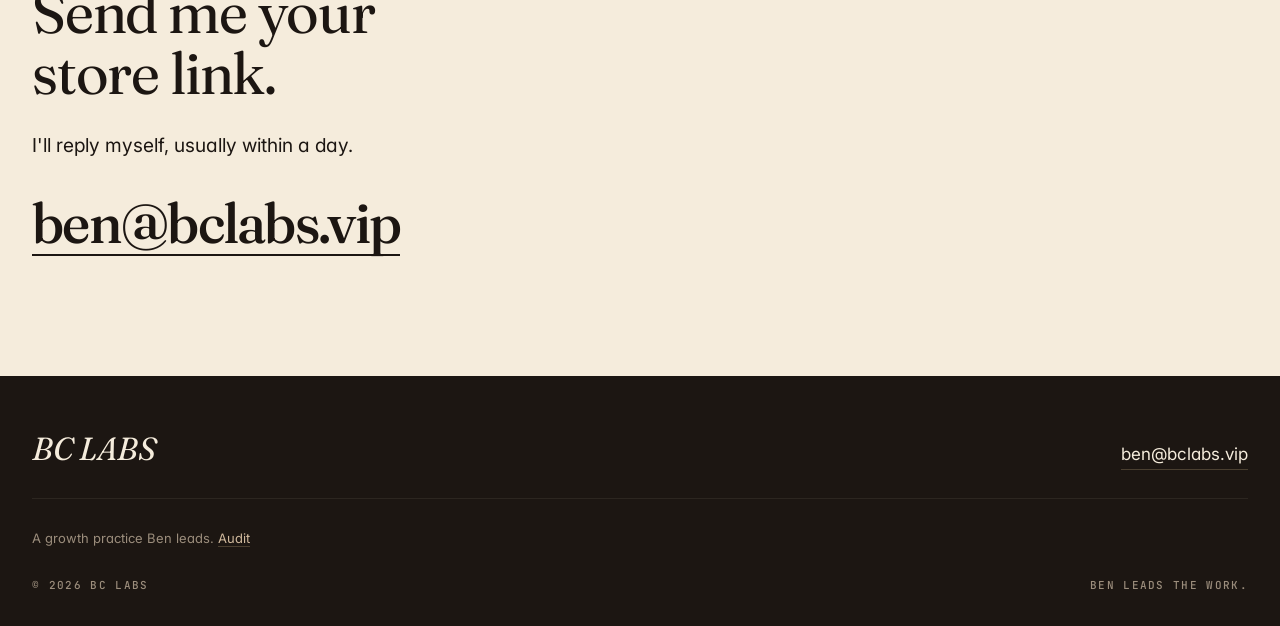
==== commit 8684f47b: "Show the three client brands as logo images. The proof row on the homepage and audit page uses image" ====
--- a/index.html
+++ b/index.html
@@ -75,9 +75,9 @@
     <div class="proof-inner">
       <p class="mono proof-label">Brands we work with</p>
       <ul class="proof-list">
-        <li>Spin360</li>
-        <li>Crown Shades</li>
-        <li>FreeCustomSong.com</li>
+        <li><img src="/brands/spin360.png" alt="Client brand" width="598" height="160"></li>
+        <li><img src="/brands/crown-shades.png" alt="Client brand" width="168" height="220"></li>
+        <li><img src="/brands/freecustomsong.png" alt="Client brand" width="813" height="94"></li>
       </ul>
     </div>
   </aside>
--- a/site.css
+++ b/site.css
@@ -126,28 +126,33 @@
 .proof{border-top:1px solid var(--line); border-bottom:1px solid var(--line);}
 .proof-inner{
   max-width:1280px; margin:0 auto;
-  padding:28px 32px;
-  display:flex; justify-content:space-between; align-items:baseline;
-  gap:32px;
+  padding:22px 32px;
+  display:flex; justify-content:space-between; align-items:center;
+  gap:28px;
 }
 .proof-label{color:var(--muted); flex:none;}
 .proof-list{
   list-style:none;
   display:flex; flex-wrap:wrap; justify-content:flex-end;
-  gap:8px 0;
+  gap:12px;
+  flex:1;
+  min-width:0;
 }
 .proof-list li{
-  font-family:"Fraunces", serif;
-  font-weight:500;
-  font-size:22px;
-  letter-spacing:-0.015em;
-  line-height:1.2;
-}
-.proof-list li:not(:last-child)::after{
-  content:"·";
-  color:var(--muted);
-  font-weight:400;
-  margin:0 18px;
+  flex:1 1 180px;
+  max-width:240px;
+  min-height:96px;
+  background:var(--paper-2);
+  border:1px solid var(--line);
+  display:flex; align-items:center; justify-content:center;
+  padding:12px 16px;
+}
+.proof-list img{
+  display:block;
+  width:auto; height:auto;
+  max-width:100%;
+  max-height:72px;
+  object-fit:contain;
 }
 
 section{padding:112px 32px; max-width:1280px; margin:0 auto;}
@@ -282,8 +287,9 @@
   .hero{grid-template-columns:1fr; gap:32px; padding:48px 18px 40px; align-items:start;}
   .hero h1{font-size:44px; max-width:12ch;}
   .portrait{width:min(100%, 220px);}
-  .proof-inner{flex-direction:column; align-items:flex-start; gap:14px; padding:22px 18px;}
-  .proof-list{justify-content:flex-start;}
+  .proof-inner{flex-direction:column; align-items:stretch; gap:14px; padding:22px 18px;}
+  .proof-list{justify-content:stretch;}
+  .proof-list li{flex-basis:140px; max-width:none;}
   section{padding:72px 18px;}
   .you{padding:72px 18px;}
   .sec-title{font-size:36px;}
@@ -306,7 +312,7 @@
   .btn-primary{text-align:center;}
   .btn-link{align-self:center;}
   .proof-inner{padding:20px 16px;}
-  .proof-list li{font-size:20px;}
+  .proof-list li{flex-basis:100%; min-height:84px;}
   section,.you{padding:56px 16px;}
   .sec-title{font-size:32px;}
   .you-list{font-size:18px;}
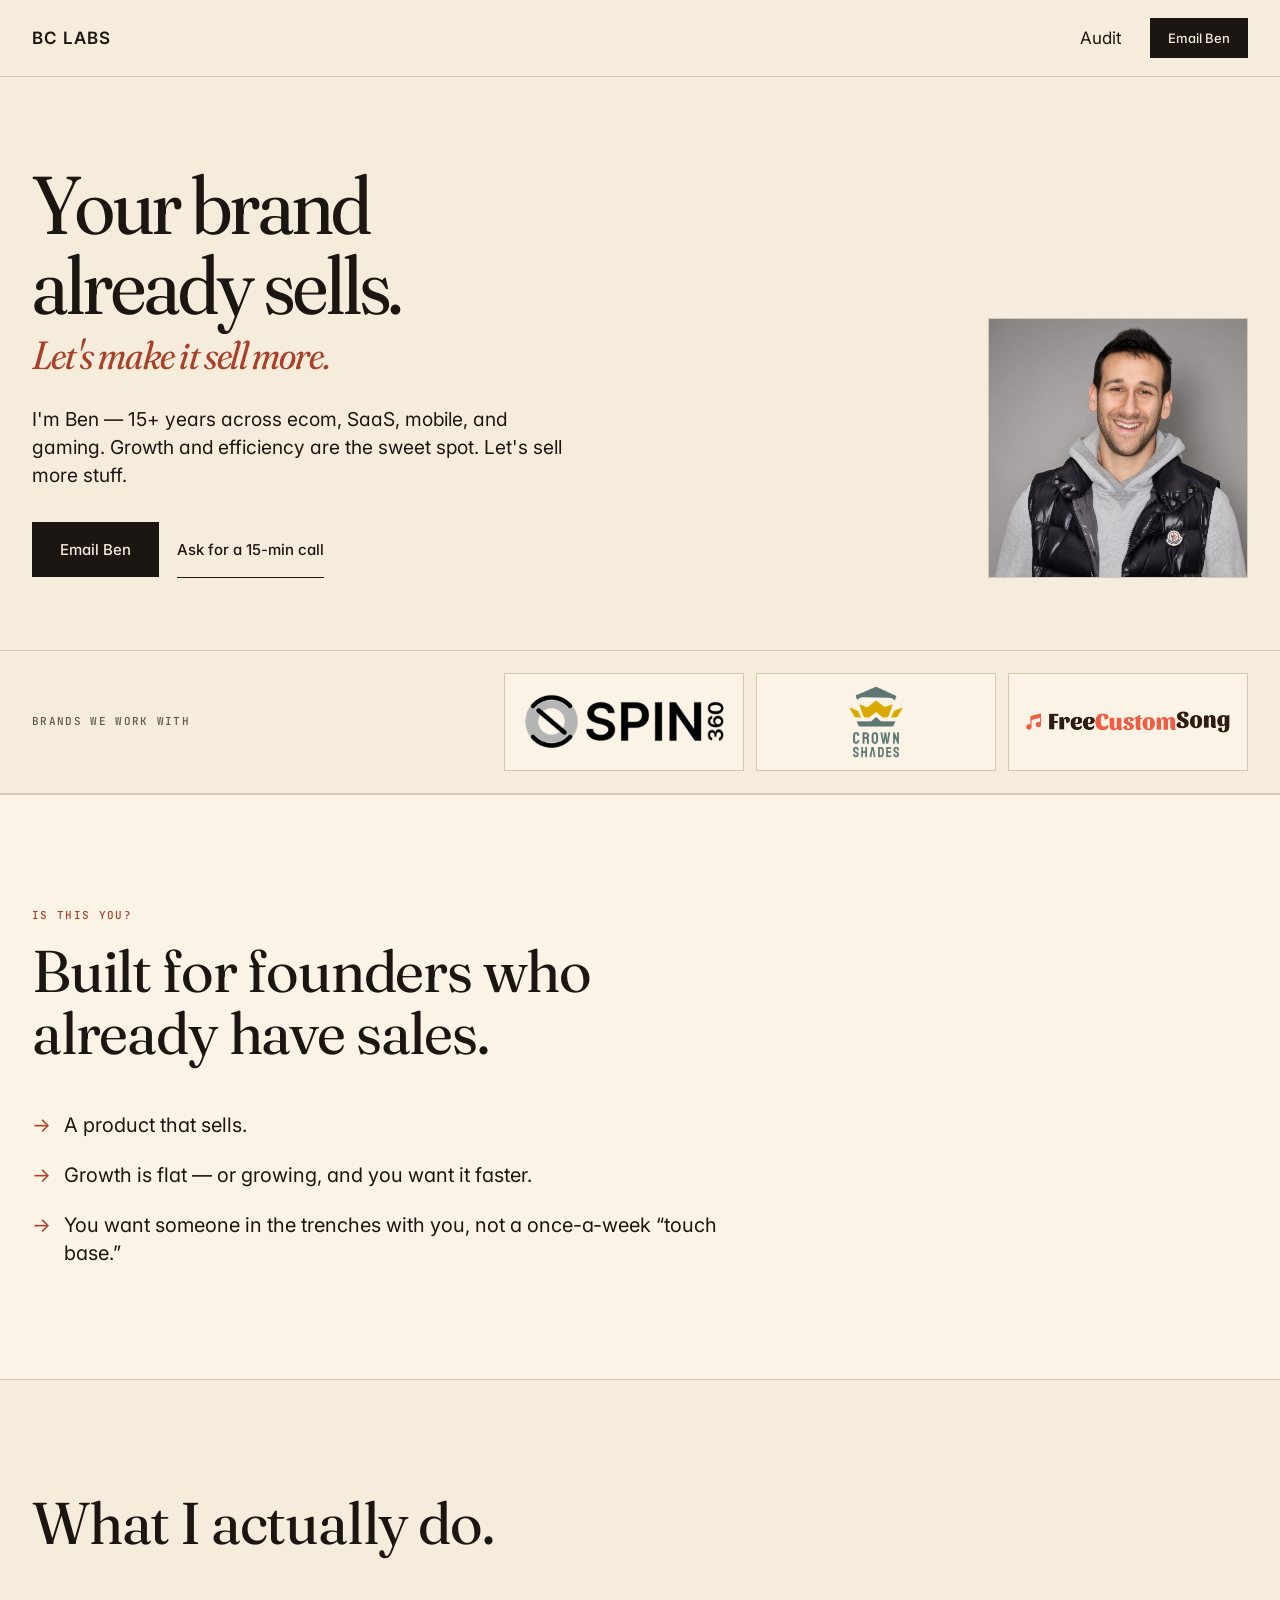
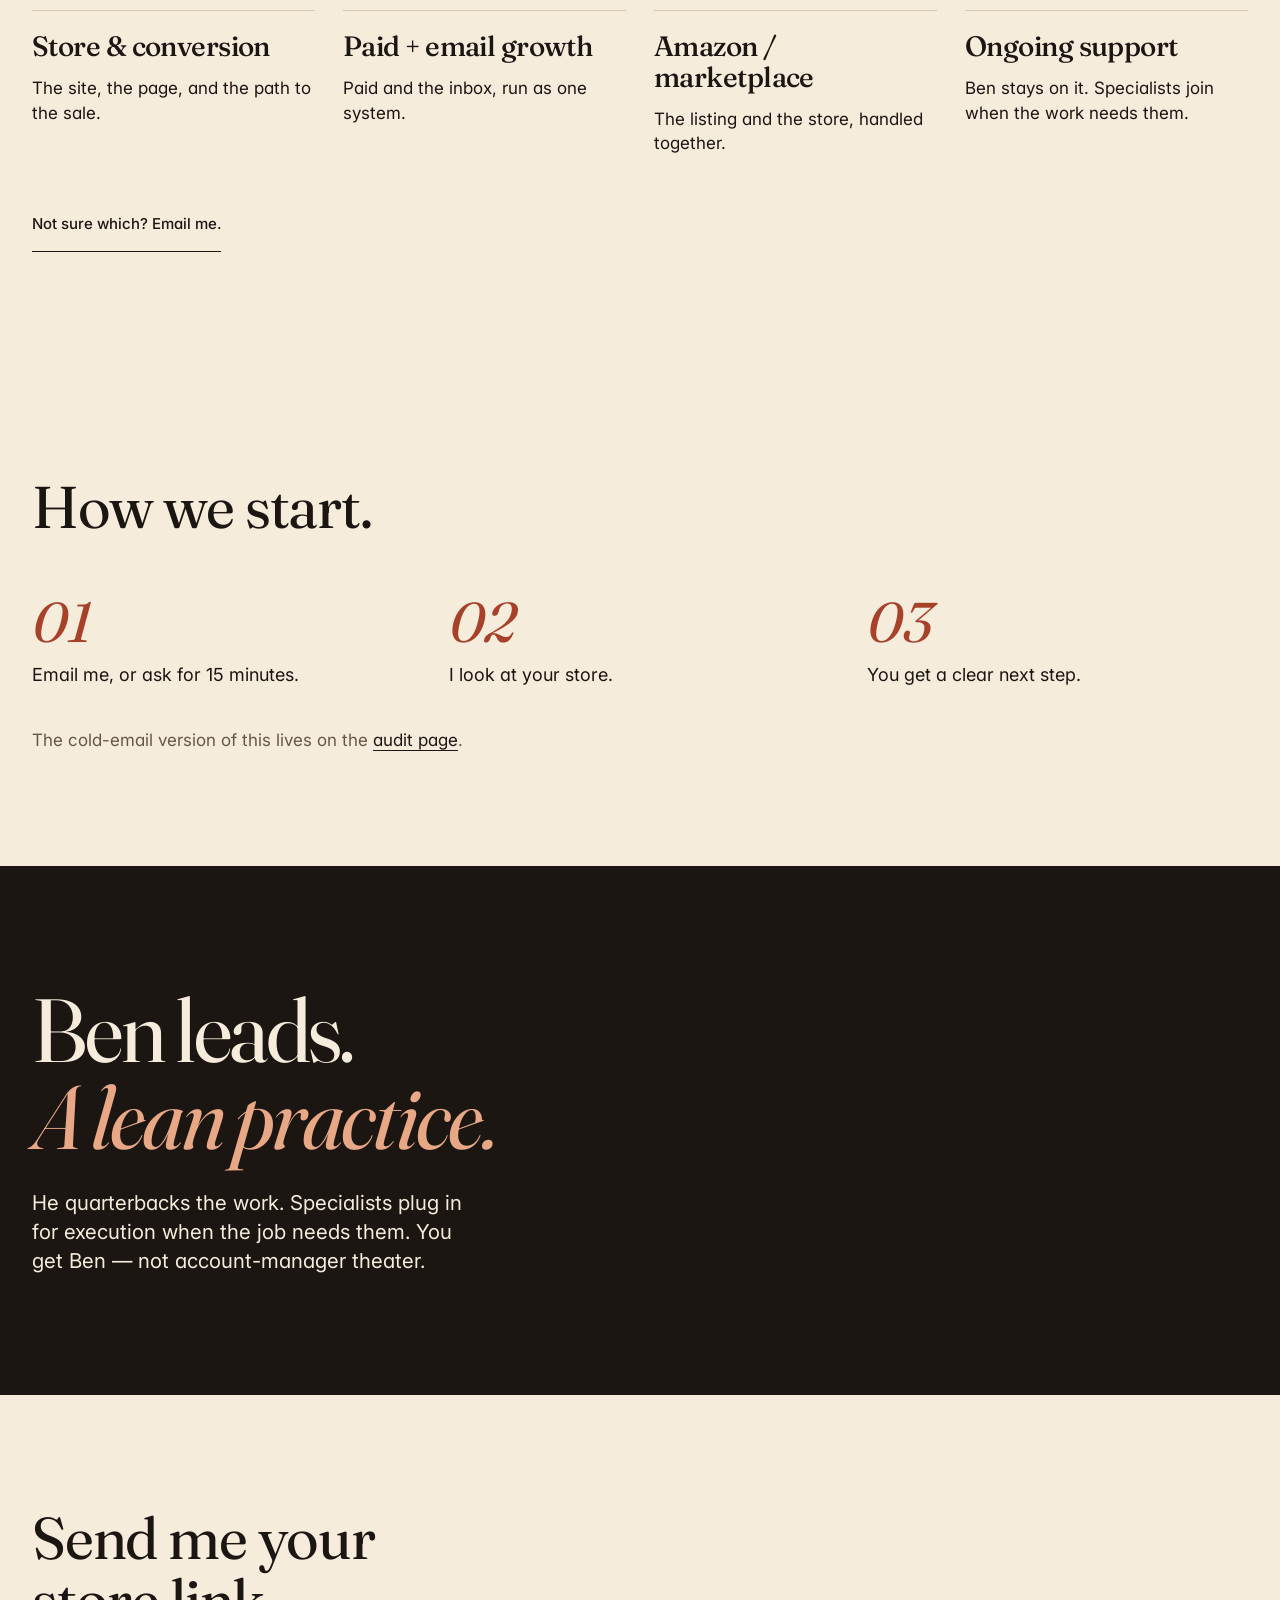
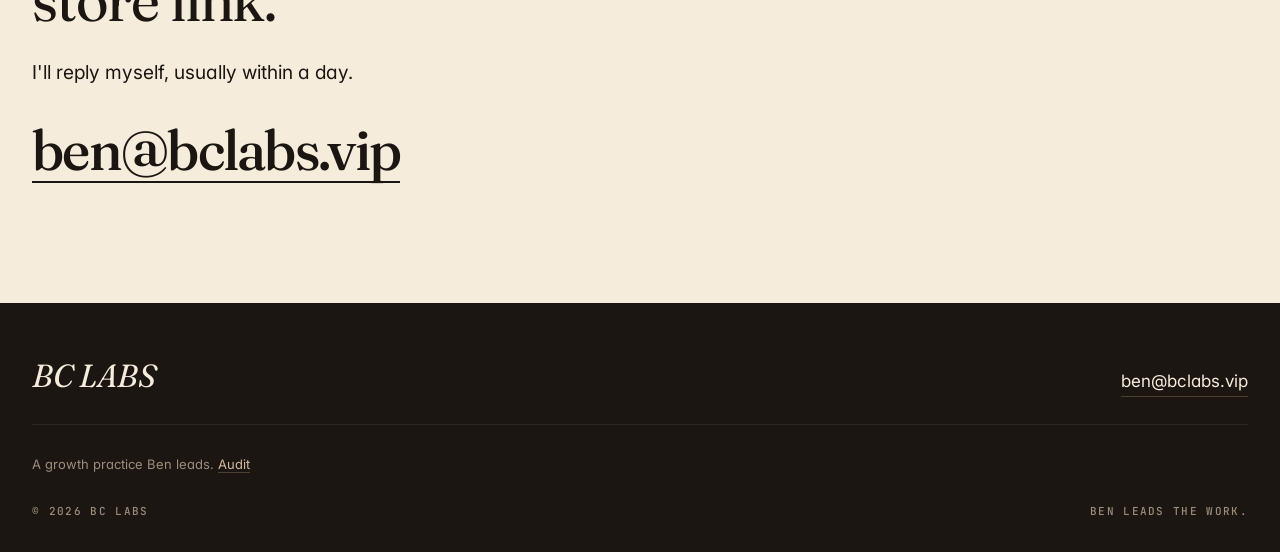
==== commit 84c2c781: "Remove the pre-launch exclusion from the homepage. Ben can take pre-launch work, so that line is gon" ====
--- a/index.html
+++ b/index.html
@@ -91,7 +91,6 @@
         <li>Growth is flat — or growing, and you want it faster.</li>
         <li>You want someone in the trenches with you, not a once-a-week “touch base.”</li>
       </ul>
-      <p class="notyet">If you're pre-launch, I'm probably not your guy yet.</p>
     </div>
   </section>
 
--- a/site.css
+++ b/site.css
@@ -181,15 +181,6 @@
 }
 .you-list li{padding-left:32px; position:relative;}
 .you-list li:before{content:"→"; position:absolute; left:0; color:var(--brick);}
-.notyet{
-  margin-top:40px;
-  max-width:22em;
-  font-family:"Fraunces", serif;
-  font-style:italic;
-  font-size:clamp(22px, 2vw, 28px);
-  line-height:1.3;
-  letter-spacing:-0.015em;
-}
 
 .do-grid{
   margin-top:56px;
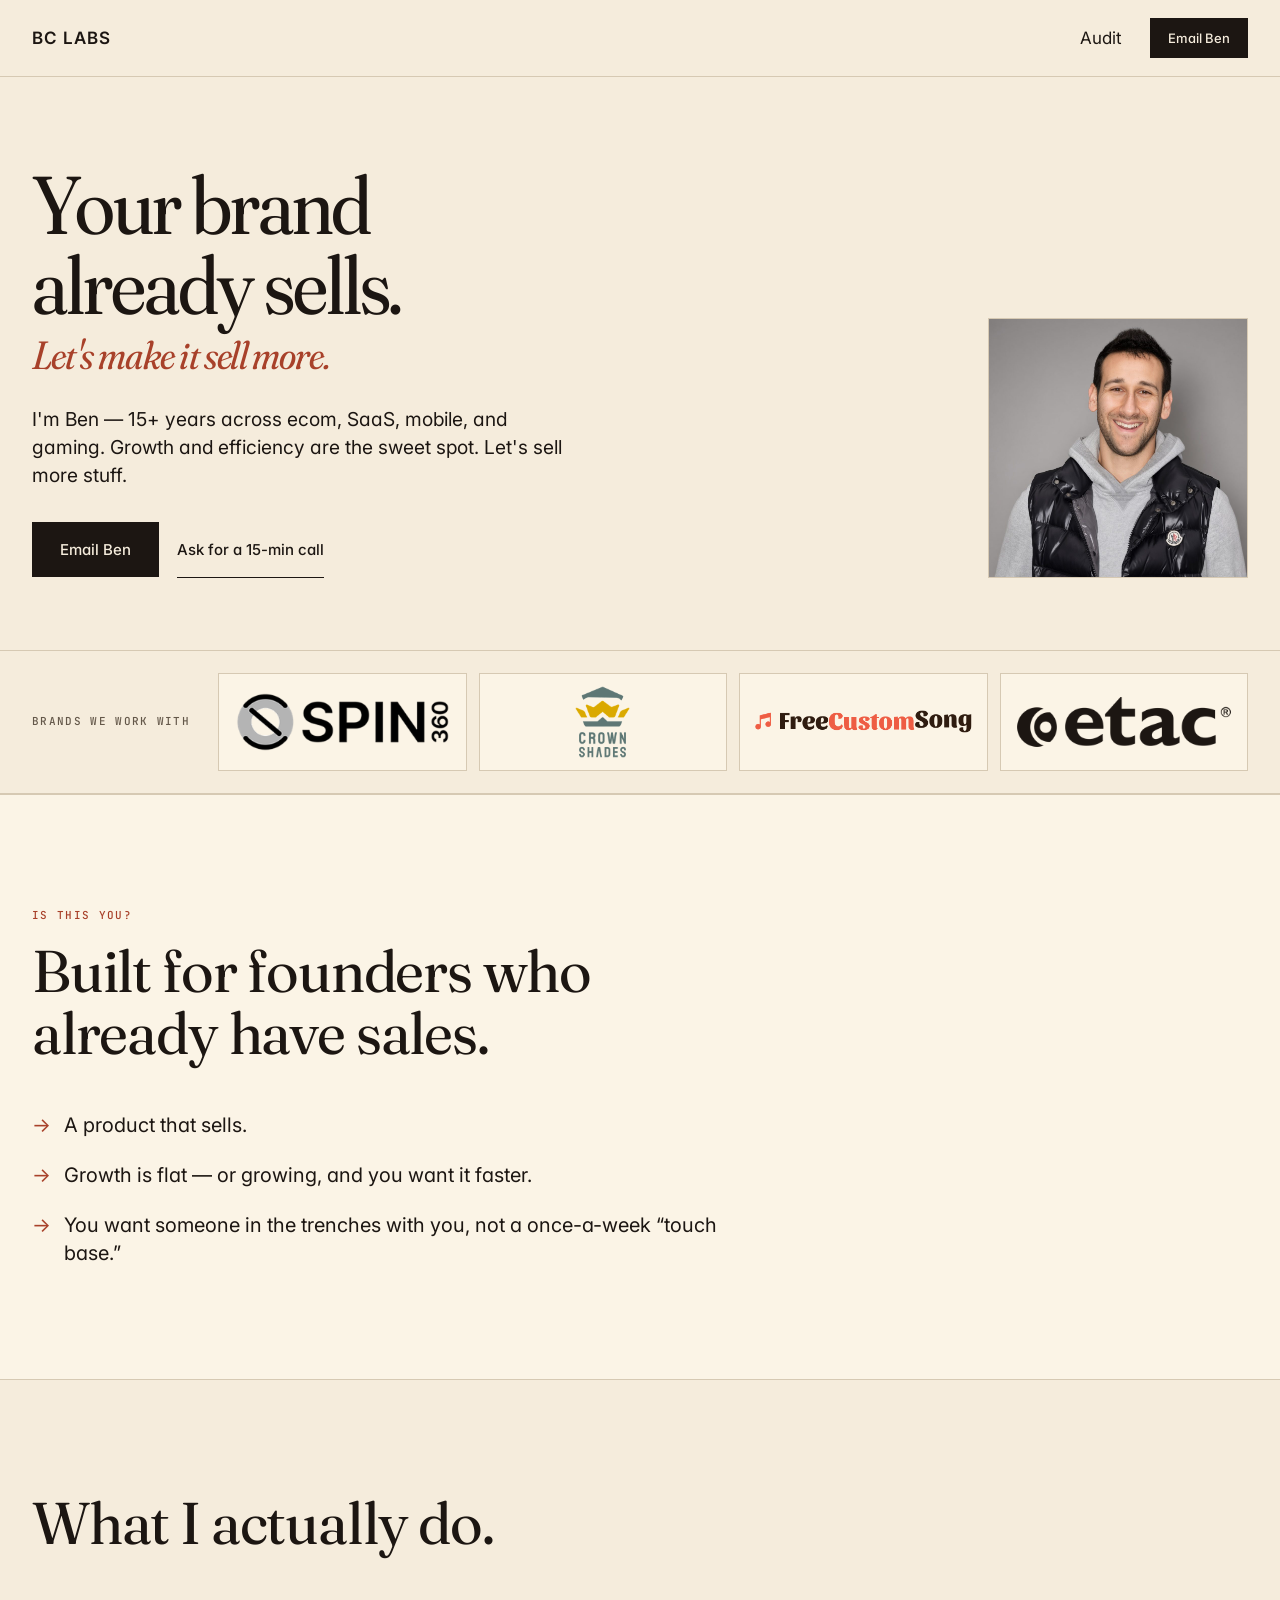
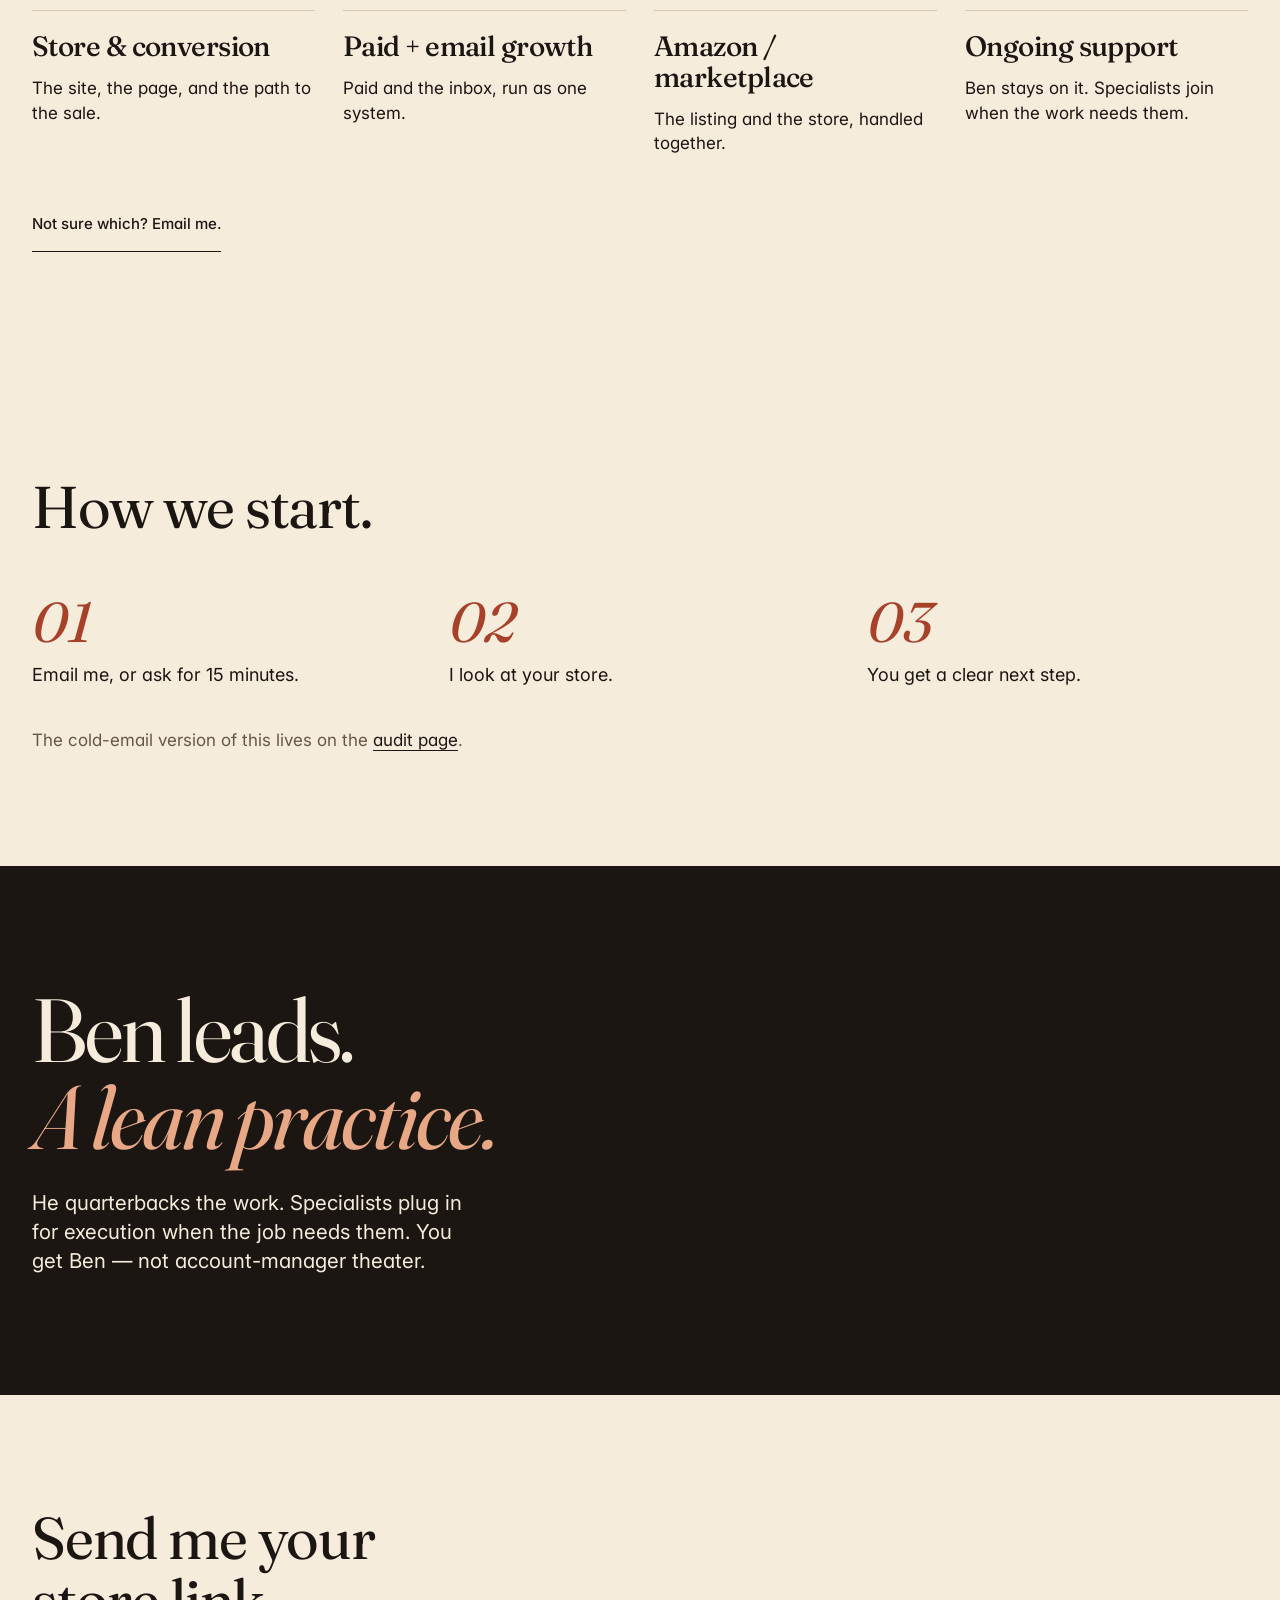
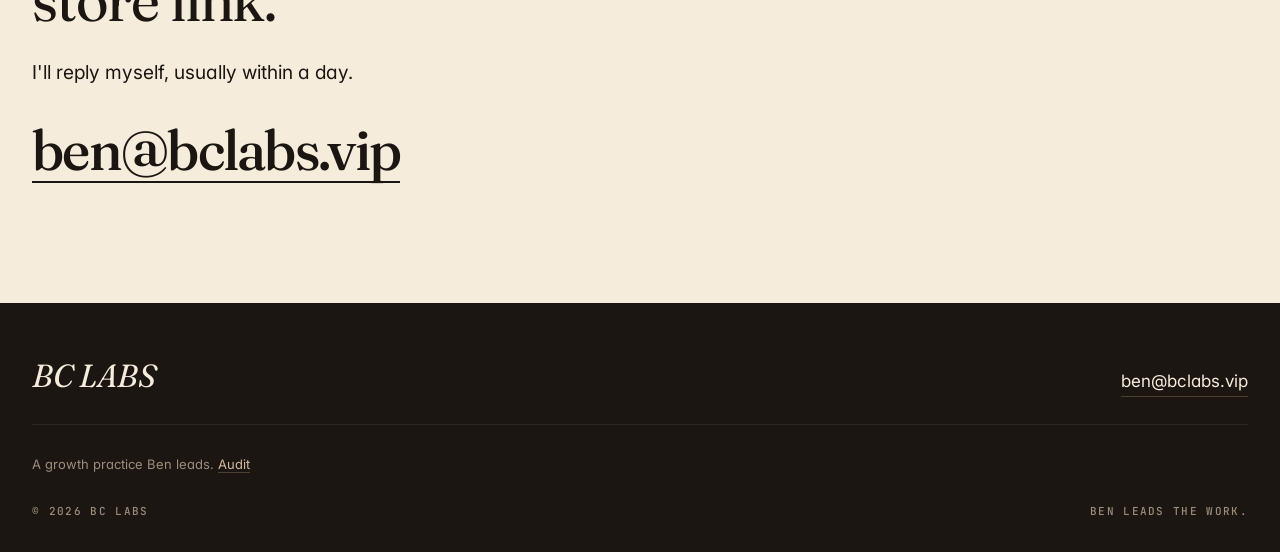
==== commit 143a3525: "Add the Etac logo to the brands row. The proof cards are now four images, with Etac beside the exist" ====
--- a/index.html
+++ b/index.html
@@ -78,6 +78,7 @@
         <li><img src="/brands/spin360.png" alt="Client brand" width="598" height="160"></li>
         <li><img src="/brands/crown-shades.png" alt="Client brand" width="168" height="220"></li>
         <li><img src="/brands/freecustomsong.png" alt="Client brand" width="813" height="94"></li>
+        <li><img src="/brands/etac.png" alt="Client brand" width="602" height="150"></li>
       </ul>
     </div>
   </aside>
--- a/site.css
+++ b/site.css
@@ -133,19 +133,18 @@
 .proof-label{color:var(--muted); flex:none;}
 .proof-list{
   list-style:none;
-  display:flex; flex-wrap:wrap; justify-content:flex-end;
+  display:grid;
+  grid-template-columns:repeat(4, minmax(0, 1fr));
   gap:12px;
   flex:1;
   min-width:0;
 }
 .proof-list li{
-  flex:1 1 180px;
-  max-width:240px;
   min-height:96px;
   background:var(--paper-2);
   border:1px solid var(--line);
   display:flex; align-items:center; justify-content:center;
-  padding:12px 16px;
+  padding:12px 14px;
 }
 .proof-list img{
   display:block;
@@ -279,8 +278,7 @@
   .hero h1{font-size:44px; max-width:12ch;}
   .portrait{width:min(100%, 220px);}
   .proof-inner{flex-direction:column; align-items:stretch; gap:14px; padding:22px 18px;}
-  .proof-list{justify-content:stretch;}
-  .proof-list li{flex-basis:140px; max-width:none;}
+  .proof-list{grid-template-columns:repeat(2, minmax(0, 1fr));}
   section{padding:72px 18px;}
   .you{padding:72px 18px;}
   .sec-title{font-size:36px;}
@@ -303,7 +301,8 @@
   .btn-primary{text-align:center;}
   .btn-link{align-self:center;}
   .proof-inner{padding:20px 16px;}
-  .proof-list li{flex-basis:100%; min-height:84px;}
+  .proof-list{grid-template-columns:1fr;}
+  .proof-list li{min-height:84px;}
   section,.you{padding:56px 16px;}
   .sec-title{font-size:32px;}
   .you-list{font-size:18px;}
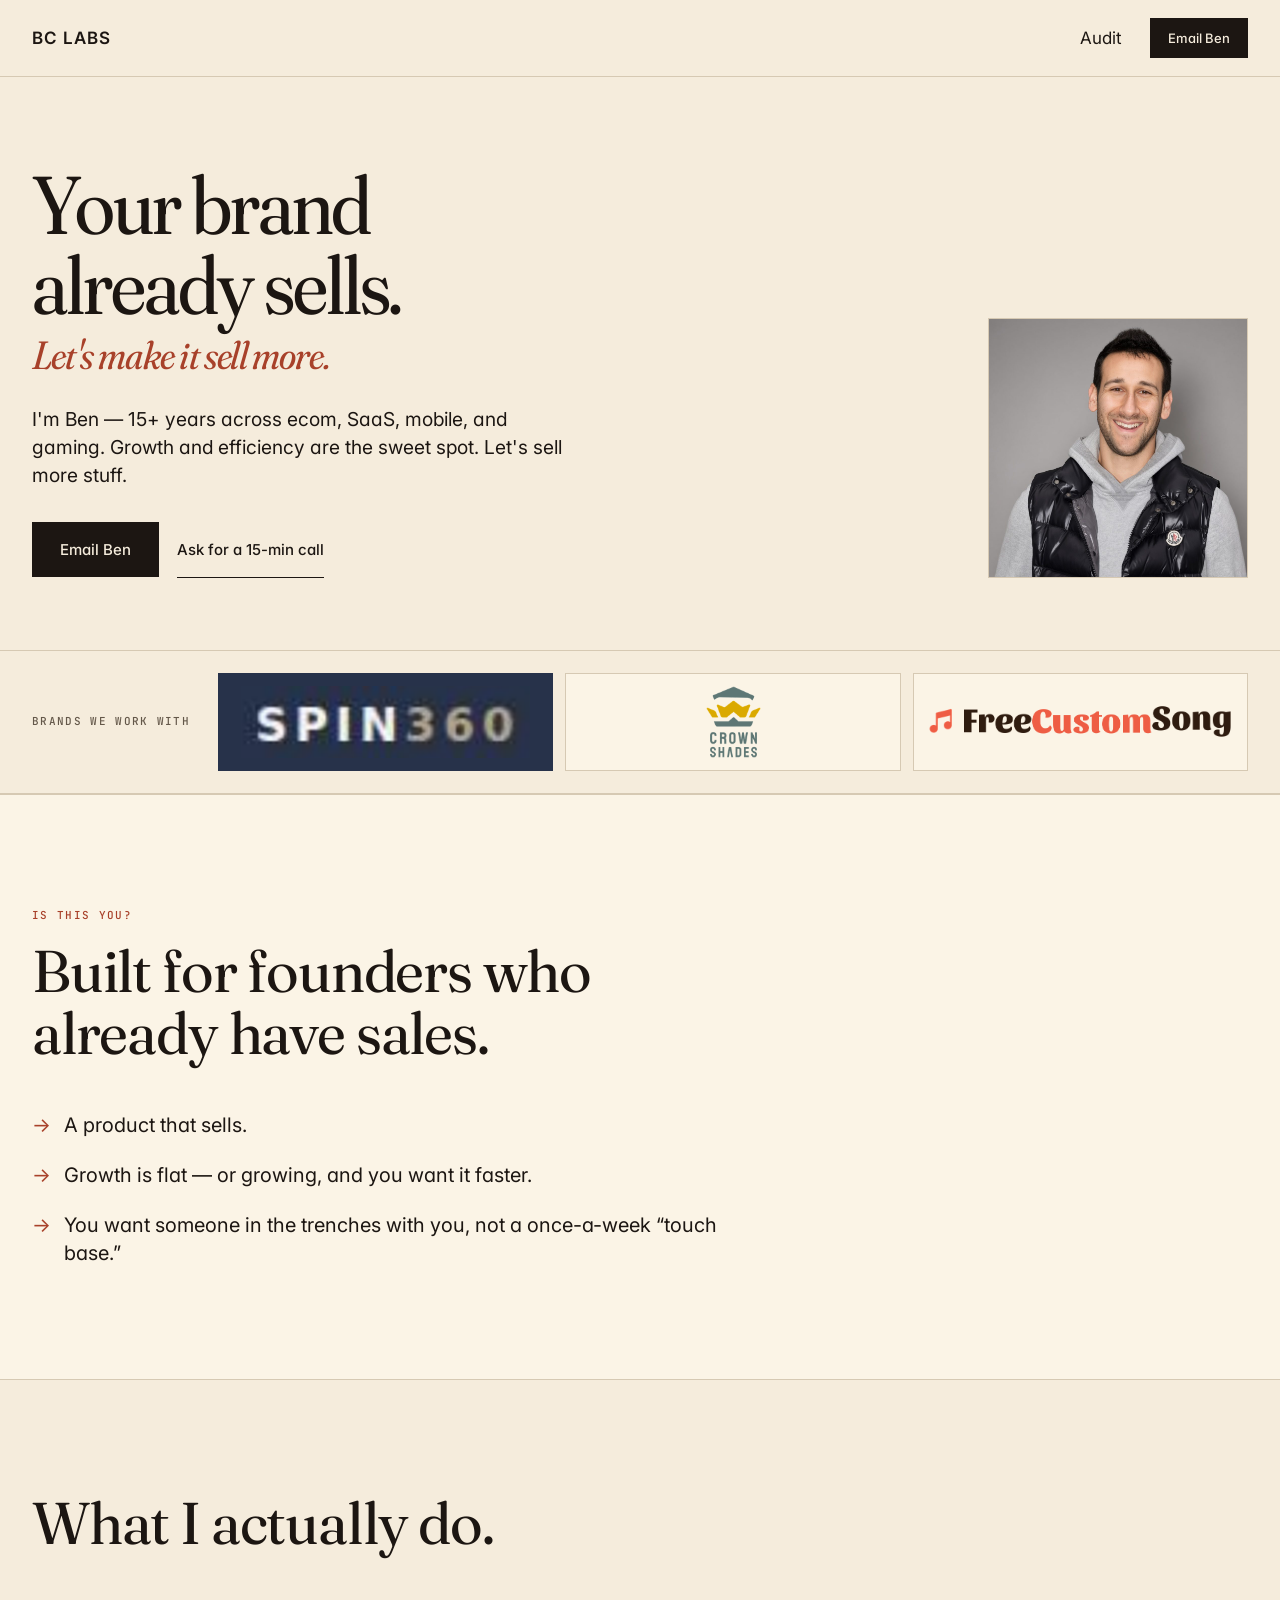
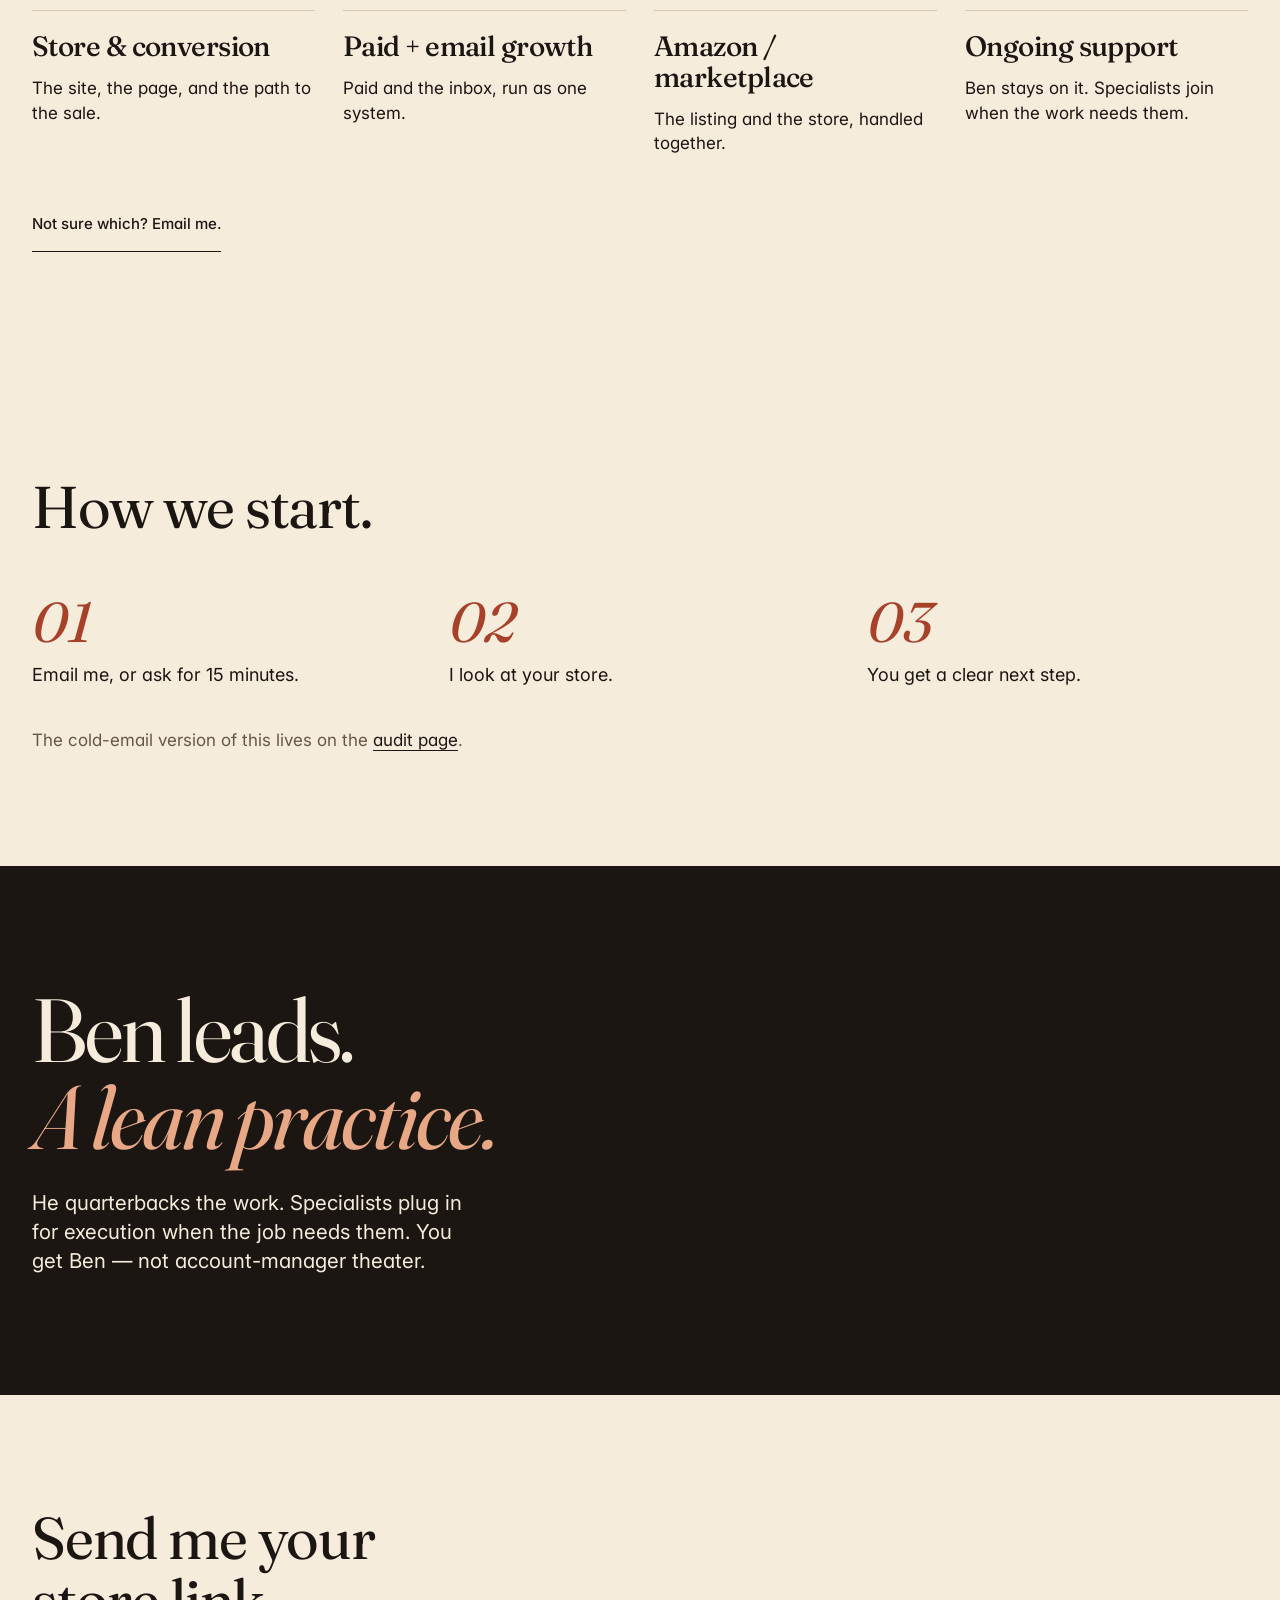
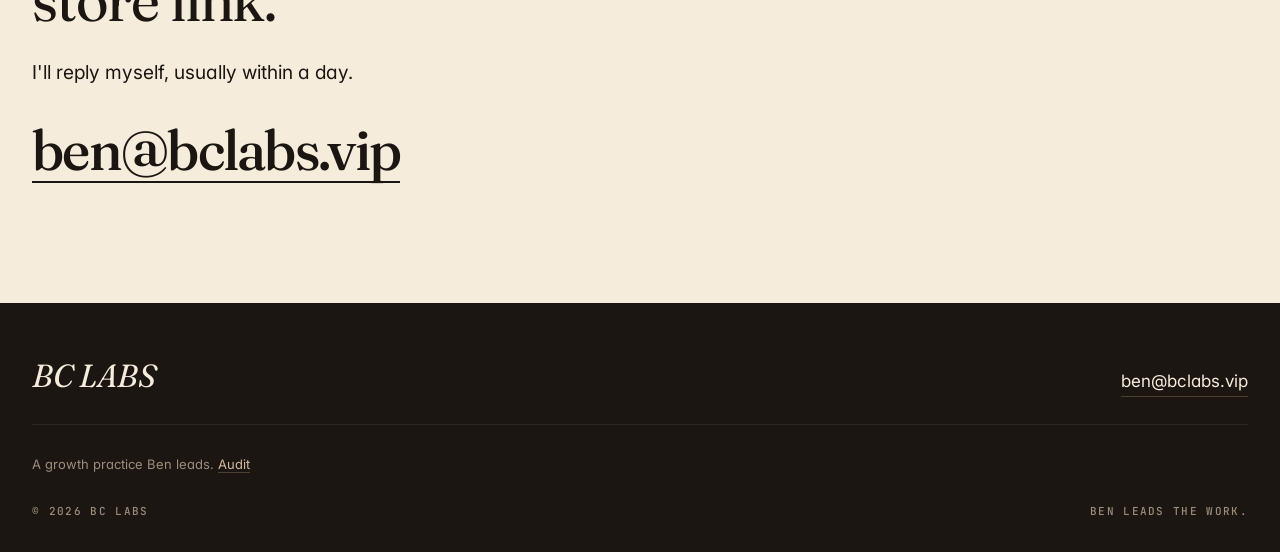
==== commit b3b5a1e9: "Use the real Spin360 wordmark and drop Etac. The brands row is three image cards again, with Spin360" ====
--- a/index.html
+++ b/index.html
@@ -75,10 +75,9 @@
     <div class="proof-inner">
       <p class="mono proof-label">Brands we work with</p>
       <ul class="proof-list">
-        <li><img src="/brands/spin360.png" alt="Client brand" width="598" height="160"></li>
+        <li class="mark-dark"><img src="/brands/spin360.png" alt="Client brand" width="639" height="159"></li>
         <li><img src="/brands/crown-shades.png" alt="Client brand" width="168" height="220"></li>
         <li><img src="/brands/freecustomsong.png" alt="Client brand" width="813" height="94"></li>
-        <li><img src="/brands/etac.png" alt="Client brand" width="602" height="150"></li>
       </ul>
     </div>
   </aside>
--- a/site.css
+++ b/site.css
@@ -134,7 +134,7 @@
 .proof-list{
   list-style:none;
   display:grid;
-  grid-template-columns:repeat(4, minmax(0, 1fr));
+  grid-template-columns:repeat(3, minmax(0, 1fr));
   gap:12px;
   flex:1;
   min-width:0;
@@ -152,6 +152,11 @@
   max-width:100%;
   max-height:72px;
   object-fit:contain;
+}
+.proof-list li.mark-dark{
+  background:#27324a;
+  border-color:#27324a;
+  padding:8px 18px;
 }
 
 section{padding:112px 32px; max-width:1280px; margin:0 auto;}
@@ -278,7 +283,6 @@
   .hero h1{font-size:44px; max-width:12ch;}
   .portrait{width:min(100%, 220px);}
   .proof-inner{flex-direction:column; align-items:stretch; gap:14px; padding:22px 18px;}
-  .proof-list{grid-template-columns:repeat(2, minmax(0, 1fr));}
   section{padding:72px 18px;}
   .you{padding:72px 18px;}
   .sec-title{font-size:36px;}
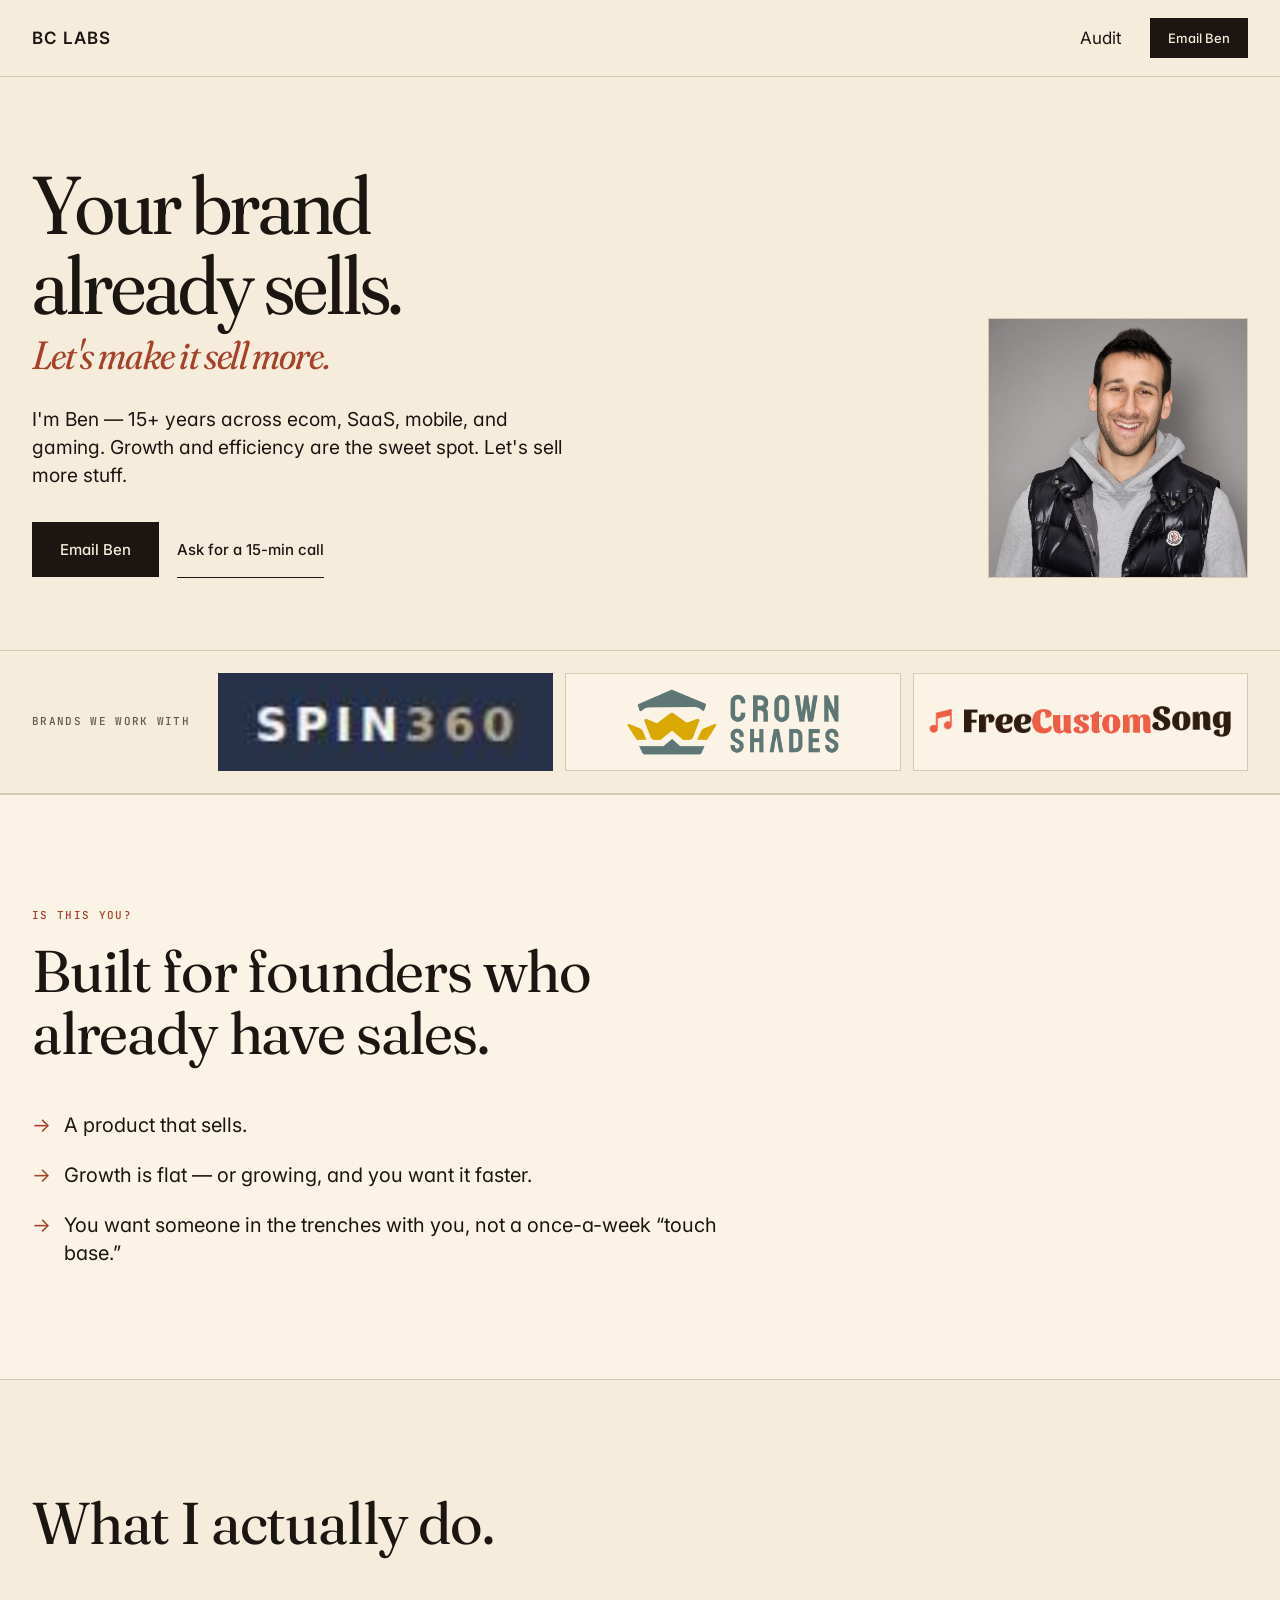
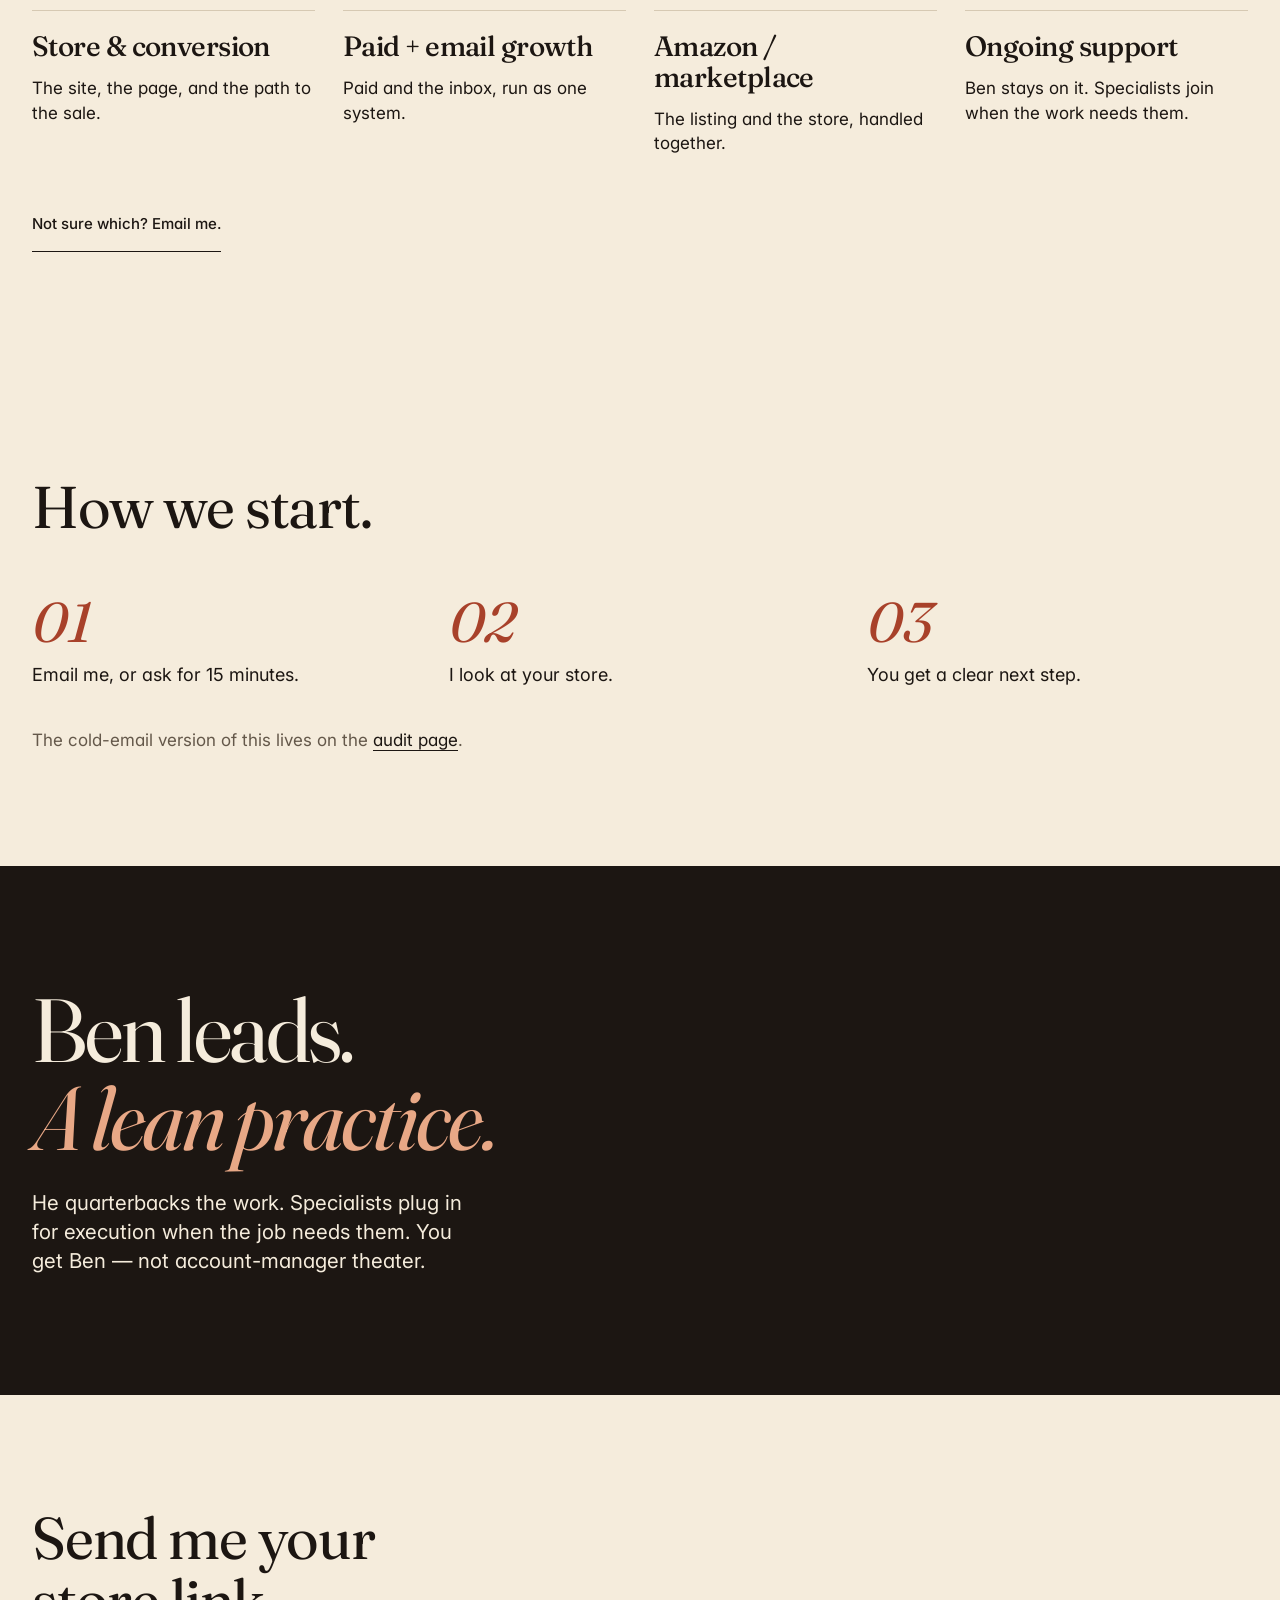
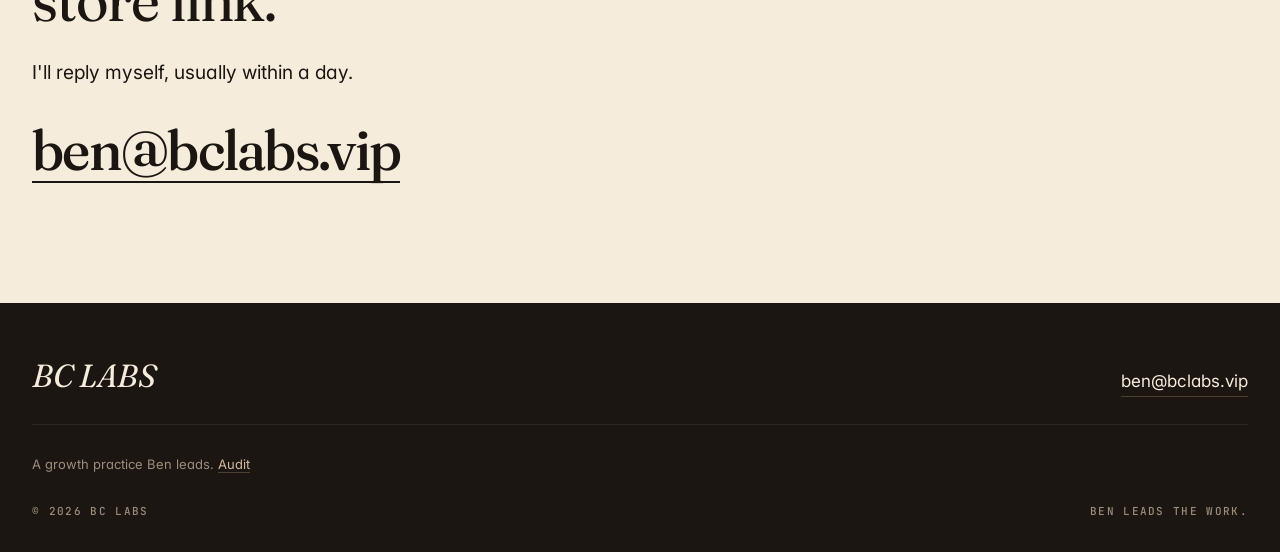
==== commit a810a097: "Use the supplied Crown Shades mark in the brands row. The other two cards stay Spin360 and FreeCusto" ====
--- a/index.html
+++ b/index.html
@@ -76,7 +76,7 @@
       <p class="mono proof-label">Brands we work with</p>
       <ul class="proof-list">
         <li class="mark-dark"><img src="/brands/spin360.png" alt="Client brand" width="639" height="159"></li>
-        <li><img src="/brands/crown-shades.png" alt="Client brand" width="168" height="220"></li>
+        <li><img src="/brands/crown-shades.png" alt="Client brand" width="743" height="246"></li>
         <li><img src="/brands/freecustomsong.png" alt="Client brand" width="813" height="94"></li>
       </ul>
     </div>
